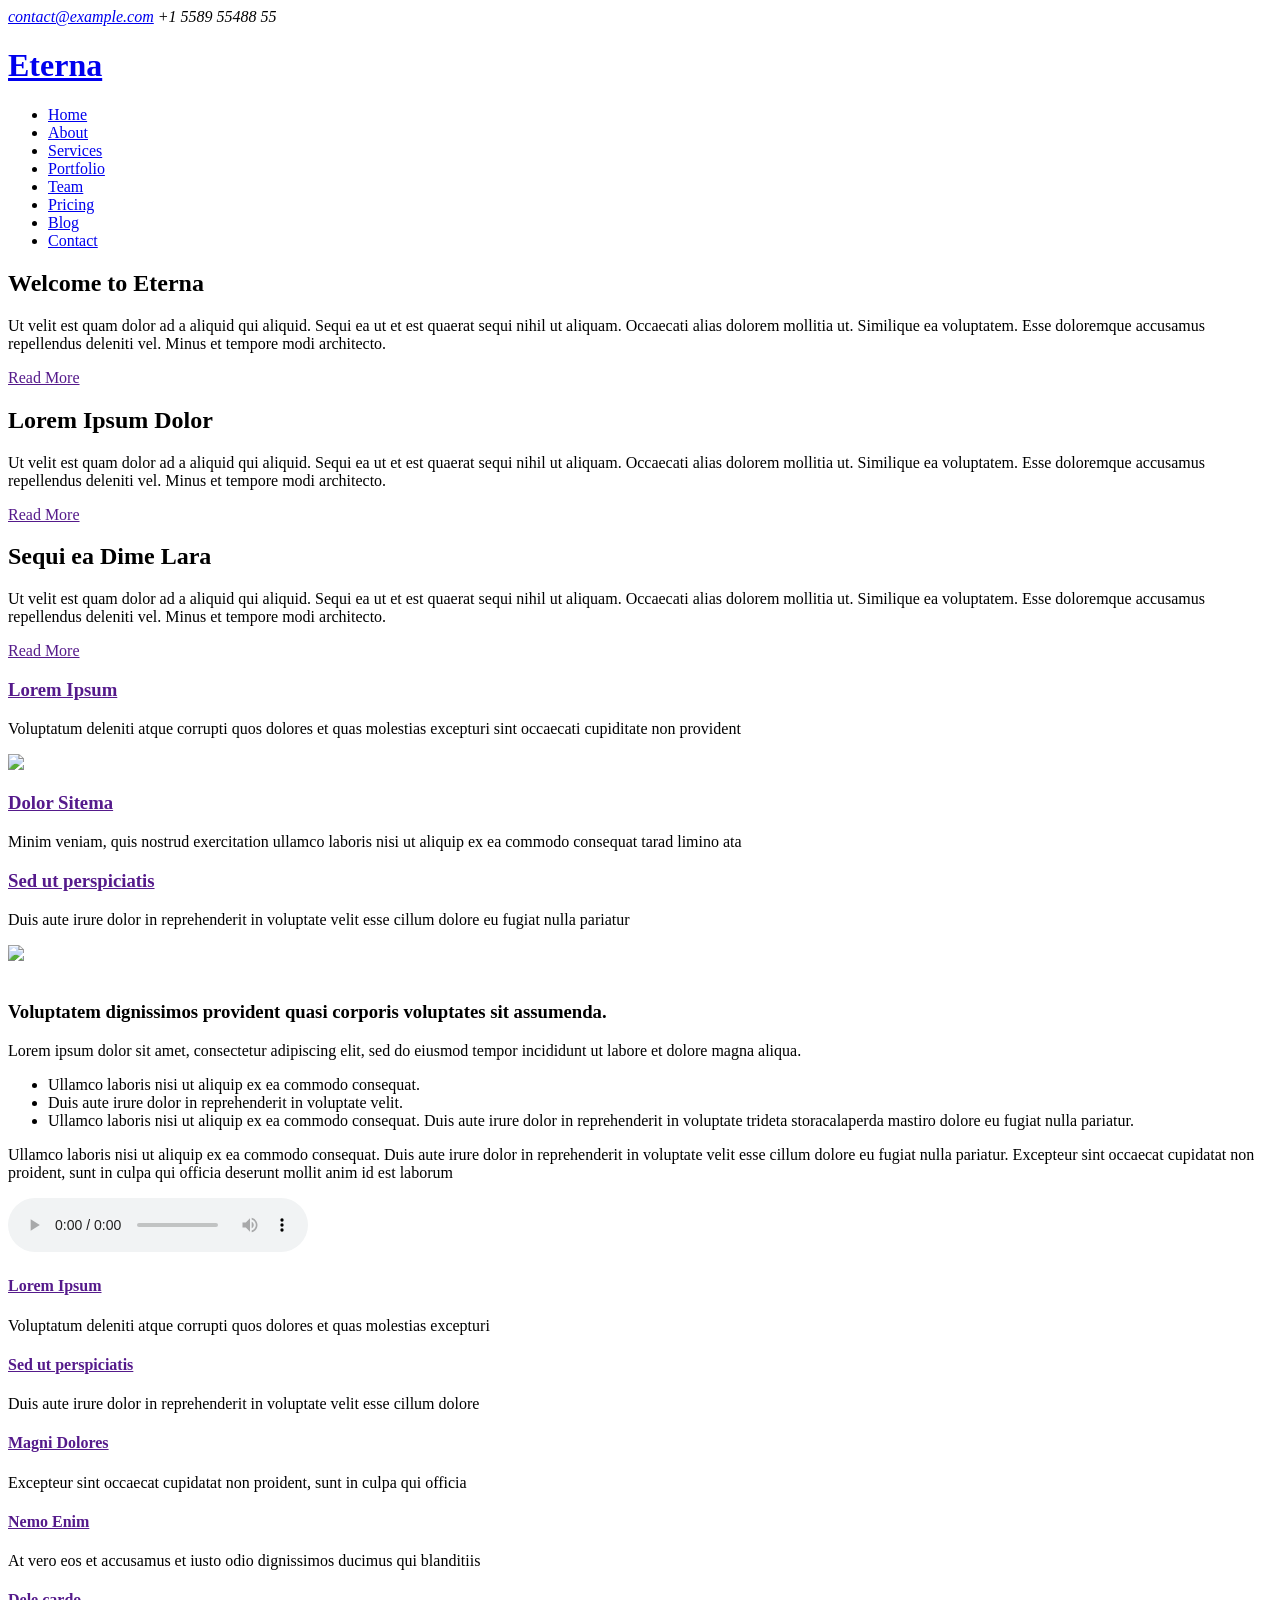
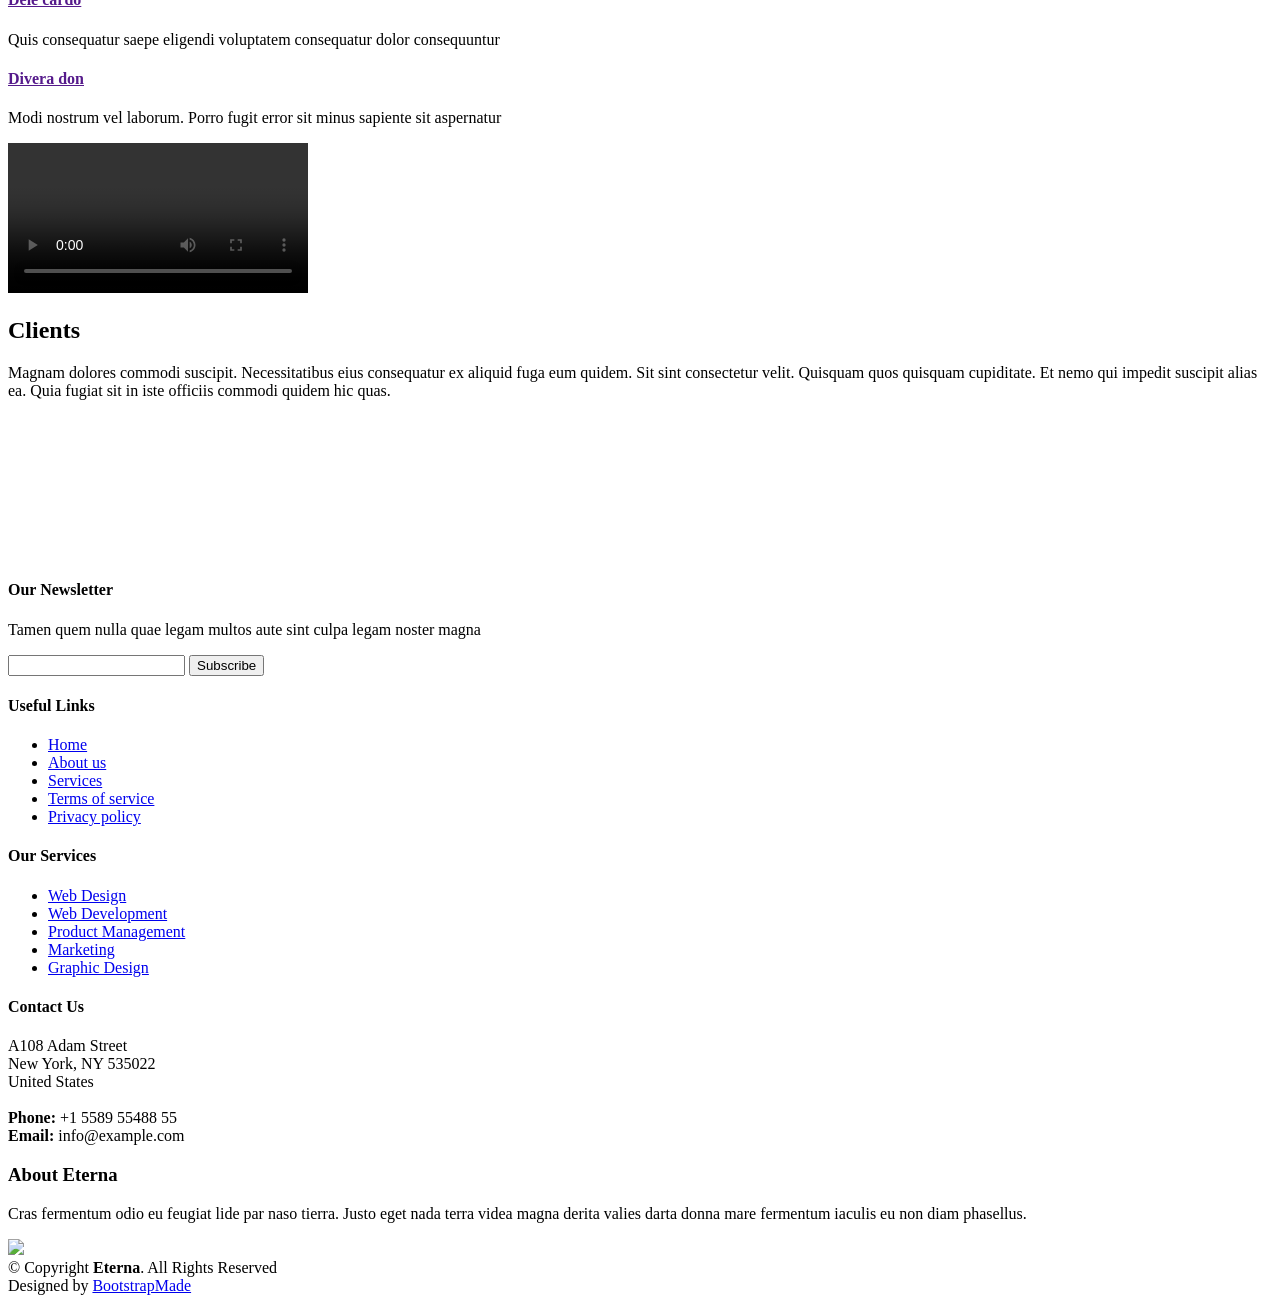
==== index.html @ ebe5da5e "Add files via upload" ====
<!DOCTYPE html>
<html lang="en">
  <head>
    <meta charset="utf-8" />
    <meta content="width=device-width, initial-scale=1.0" name="viewport" />

    <title>Eterna Bootstrap Template - Index</title>

    <!-- Favicons -->
    <link href="./assets/img/favicon.png" rel="icon" />
    <link href="./assets/img/apple-touch-icon.png" rel="apple-touch-icon" />

    <!-- Google Fonts -->
    <link href="https://fonts.googleapis.com/css?family=Open+Sans:300,300i,400,400i,600,600i,700,700i|Raleway:300,300i,400,400i,500,500i,600,600i,700,700i|Poppins:300,300i,400,400i,500,500i,600,600i,700,700i" rel="stylesheet"/>

    <!-- Vendor CSS Files -->
    <link href="./assets/vendor/animate.css/animate.min.css" rel="stylesheet" />
    <link href="./assets/vendor/bootstrap/css/bootstrap.min.css" rel="stylesheet"/>
    <link href="./assets/vendor/bootstrap-icons/bootstrap-icons.css" rel="stylesheet"/>
    <link href="./assets/vendor/boxicons/css/boxicons.min.css" rel="stylesheet" />
    <link href="./assets/vendor/glightbox/css/glightbox.min.css" rel="stylesheet"/>
    <link href="./assets/vendor/swiper/swiper-bundle.min.css" rel="stylesheet" />

    <!-- Template Main CSS File -->
    <link href="./assets/css/style.css" rel="stylesheet" />

    <!-- =======================================================
    * Template Name: Eterna
    * Updated: Sep 18 2023 with Bootstrap v5.3.2
    * Template URL: https://bootstrapmade.com/eterna-free-multipurpose-bootstrap-template/
    * Author: BootstrapMade.com
    * License: https://bootstrapmade.com/license/
    ======================================================== -->
  </head>

  <body>
    <!-- ======= Top Bar ======= -->
    <section id="topbar" class="d-flex align-items-center">
      <div class="container d-flex justify-content-center justify-content-md-between">
        <div class="contact-info d-flex align-items-center">
          <i class="bi bi-envelope d-flex align-items-center"><a href="mailto:contact@example.com">contact@example.com</a></i>
          <i class="bi bi-phone d-flex align-items-center ms-4"><span>+1 5589 55488 55</span></i>
        </div>
        <div class="social-links d-none d-md-flex align-items-center">
          <a href="#" class="twitter"><i class="bi bi-twitter"></i></a>
          <a href="#" class="facebook"><i class="bi bi-facebook"></i></a>
          <a href="#" class="instagram"><i class="bi bi-instagram"></i></a>
          <a href="#" class="linkedin"><i class="bi bi-linkedin"></i></a>
        </div>
      </div>
    </section>

    <!-- ======= Header ======= -->
    <header id="header" class="d-flex align-items-center">
      <div class="container d-flex justify-content-between align-items-center">
        <div class="logo">
          <h1><a href="index.html">Eterna</a></h1>
          <!-- Uncomment below if you prefer to use an image logo -->
          <!-- <a href="index.html"><img src="./assets/img/logo.png" alt="" class="img-fluid"></a> -->
        </div>

        <nav id="navbar" class="navbar">
          <ul>
            <li><a class="active" href="index.html">Home</a></li>
            <li><a href="about.html">About</a></li>
            <li><a href="services.html">Services</a></li>
            <li><a href="portfolio.html">Portfolio</a></li>
            <li><a href="team.html">Team</a></li>
            <li><a href="pricing.html">Pricing</a></li>
            <li><a href="blog.html">Blog</a></li>
            <li><a href="contact.html">Contact</a></li>
          </ul>

          <i class="bi bi-list mobile-nav-toggle"></i>
        </nav>
        <!-- .navbar -->
      </div>
    </header>
    <!-- End Header -->

    <!-- ======= Hero Section ======= -->
    <section id="hero">
      <div class="hero-container">
        <div id="heroCarousel" data-bs-interval="5000" class="carousel slide carousel-fade" data-bs-ride="carousel">
          <ol class="carousel-indicators" id="hero-carousel-indicators"></ol>
          <div class="carousel-inner" role="listbox">
            <!-- Slide 1 -->
            <div class="carousel-item active"
              style="background-image: url(./assets/img/slide/slide-1.jpg)">
              <div class="carousel-container">
                <div class="carousel-content">
                  <h2 class="animate__animated animate__fadeInDown">
                    Welcome to <span>Eterna</span>
                  </h2>
                  <p class="animate__animated animate__fadeInUp">
                    Ut velit est quam dolor ad a aliquid qui aliquid. Sequi ea
                    ut et est quaerat sequi nihil ut aliquam. Occaecati alias
                    dolorem mollitia ut. Similique ea voluptatem. Esse
                    doloremque accusamus repellendus deleniti vel. Minus et
                    tempore modi architecto.
                  </p>
                  <a href="" class="btn-get-started animate__animated animate__fadeInUp">Read More</a>
                </div>
              </div>
            </div>

            <!-- Slide 2 -->
            <div class="carousel-item" style="background-image: url(assets/img/slide/slide-2.jpg)">
              <div class="carousel-container">
                <div class="carousel-content">
                  <h2 class="animate__animated fanimate__adeInDown">
                    Lorem <span>Ipsum Dolor</span>
                  </h2>
                  <p class="animate__animated animate__fadeInUp">
                    Ut velit est quam dolor ad a aliquid qui aliquid. Sequi ea
                    ut et est quaerat sequi nihil ut aliquam. Occaecati alias
                    dolorem mollitia ut. Similique ea voluptatem. Esse
                    doloremque accusamus repellendus deleniti vel. Minus et
                    tempore modi architecto.
                  </p>
                  <a href="" class="btn-get-started animate__animated animate__fadeInUp">Read More</a>
                </div>
              </div>
            </div>

            <!-- Slide 3 -->
            <div class="carousel-item" style="background-image: url(./assets/img/slide/slide-3.jpg)">
              <div class="carousel-container">
                <div class="carousel-content">
                  <h2 class="animate__animated animate__fadeInDown">
                    Sequi ea <span>Dime Lara</span>
                  </h2>
                  <p class="animate__animated animate__fadeInUp">
                    Ut velit est quam dolor ad a aliquid qui aliquid. Sequi ea
                    ut et est quaerat sequi nihil ut aliquam. Occaecati alias
                    dolorem mollitia ut. Similique ea voluptatem. Esse
                    doloremque accusamus repellendus deleniti vel. Minus et
                    tempore modi architecto.
                  </p>
                  <a href="" class="btn-get-started animate__animated animate__fadeInUp">Read More</a>
                </div>
              </div>
            </div>
          </div>

          <a class="carousel-control-prev" href="#heroCarousel" role="button" data-bs-slide="prev">
            <span class="carousel-control-prev-icon bi bi-chevron-left" aria-hidden="true"></span>
          </a>

          <a class="carousel-control-next" href="#heroCarousel" role="button" data-bs-slide="next">
            <span class="carousel-control-next-icon bi bi-chevron-right" aria-hidden="true"></span>
          </a>
        </div>
      </div>
    </section>
    <!-- End Hero -->

    <main id="main">
      <!-- ======= Featured Section ======= -->
      <section id="featured" class="featured">
        <div class="container">
          <div class="row">
            <div class="col-lg-4">
              <div class="icon-box">
                <i class="bi bi-card-checklist"></i>
                <h3><a href="">Lorem Ipsum</a></h3>
                <p>
                  Voluptatum deleniti atque corrupti quos dolores et quas
                  molestias excepturi sint occaecati cupiditate non provident
                </p>
              </div>
              <img src="./assets/img/transformaciones/morsa.png" class="morsa-giratoria" />
            </div>
            <div class="col-lg-4 mt-4 mt-lg-0">
              <div class="icon-box">
                <i class="bi bi-bar-chart"></i>
                <h3><a href="">Dolor Sitema</a></h3>
                <p>
                  Minim veniam, quis nostrud exercitation ullamco laboris nisi
                  ut aliquip ex ea commodo consequat tarad limino ata
                </p>
              </div>
            </div>
            <div class="col-lg-4 mt-4 mt-lg-0">
              <div class="icon-box">
                <i class="bi bi-binoculars"></i>
                <h3><a href="">Sed ut perspiciatis</a></h3>
                <p>
                  Duis aute irure dolor in reprehenderit in voluptate velit esse
                  cillum dolore eu fugiat nulla pariatur
                </p>
              </div>
              <img src="./assets/img/transformaciones/morsa.png" class="morsa-encima" />
            </div>
          </div>
        </div>
      </section>
      <!-- End Featured Section -->

      <!-- ======= About Section ======= -->
      <section id="about" class="about">
        <div class="container">
          <div class="row">
            <div class="col-lg-6">
              <img src="./assets/img/about.jpg" class="img-fluid" alt="" />
            </div>
            <div class="col-lg-6 pt-4 pt-lg-0 content">
              <h3>
                Voluptatem dignissimos provident quasi corporis voluptates sit
                assumenda.
              </h3>
              <p class="fst-italic">
                Lorem ipsum dolor sit amet, consectetur adipiscing elit, sed do
                eiusmod tempor incididunt ut labore et dolore magna aliqua.
              </p>
              <ul>
                <li>
                  <i class="bi bi-check-circle"></i> Ullamco laboris nisi ut
                  aliquip ex ea commodo consequat.
                </li>
                <li>
                  <i class="bi bi-check-circle"></i> Duis aute irure dolor in
                  reprehenderit in voluptate velit.
                </li>
                <li>
                  <i class="bi bi-check-circle"></i> Ullamco laboris nisi ut
                  aliquip ex ea commodo consequat. Duis aute irure dolor in
                  reprehenderit in voluptate trideta storacalaperda mastiro
                  dolore eu fugiat nulla pariatur.
                </li>
              </ul>
              <p>
                Ullamco laboris nisi ut aliquip ex ea commodo consequat. Duis
                aute irure dolor in reprehenderit in voluptate velit esse cillum
                dolore eu fugiat nulla pariatur. Excepteur sint occaecat
                cupidatat non proident, sunt in culpa qui officia deserunt
                mollit anim id est laborum
              </p>
              <audio controls="controls" autoplay>
                <source src="./assets/audio/espero.mp3" type="audio/mp3" />
                <source src="./assets/audio/espero.ogg" type="audio/ogg" />
              </audio>
            </div>
          </div>
        </div>
      </section>
      <!-- End About Section -->

      <!-- ======= Services Section ======= -->
      <section id="services" class="services">
        <div class="container">
          <div class="row">
            <div class="col-lg-4 col-md-6 d-flex align-items-stretch">
              <div class="icon-box">
                <div class="icon"><i class="bx bxl-dribbble"></i></div>
                <h4><a href="">Lorem Ipsum</a></h4>
                <p>
                  Voluptatum deleniti atque corrupti quos dolores et quas
                  molestias excepturi
                </p>
              </div>
            </div>

            <div class="col-lg-4 col-md-6 d-flex align-items-stretch mt-4 mt-md-0">
              <div class="icon-box">
                <div class="icon"><i class="bx bx-file"></i></div>
                <h4><a href="">Sed ut perspiciatis</a></h4>
                <p>
                  Duis aute irure dolor in reprehenderit in voluptate velit esse
                  cillum dolore
                </p>
              </div>
            </div>

            <div class="col-lg-4 col-md-6 d-flex align-items-stretch mt-4 mt-lg-0">
              <div class="icon-box">
                <div class="icon"><i class="bx bx-tachometer"></i></div>
                <h4><a href="">Magni Dolores</a></h4>
                <p>
                  Excepteur sint occaecat cupidatat non proident, sunt in culpa
                  qui officia
                </p>
              </div>
            </div>

            <div class="col-lg-4 col-md-6 d-flex align-items-stretch mt-4">
              <div class="icon-box">
                <div class="icon"><i class="bx bx-world"></i></div>
                <h4><a href="">Nemo Enim</a></h4>
                <p>
                  At vero eos et accusamus et iusto odio dignissimos ducimus qui
                  blanditiis
                </p>
              </div>
            </div>

            <div class="col-lg-4 col-md-6 d-flex align-items-stretch mt-4">
              <div class="icon-box">
                <div class="icon"><i class="bx bx-slideshow"></i></div>
                <h4><a href="">Dele cardo</a></h4>
                <p>
                  Quis consequatur saepe eligendi voluptatem consequatur dolor
                  consequuntur
                </p>
              </div>
            </div>

            <div class="col-lg-4 col-md-6 d-flex align-items-stretch mt-4">
              <div class="icon-box">
                <div class="icon"><i class="bx bx-arch"></i></div>
                <h4><a href="">Divera don</a></h4>
                <p>
                  Modi nostrum vel laborum. Porro fugit error sit minus sapiente
                  sit aspernatur
                </p>
              </div>
            </div>
          </div>
        </div>
      </section>
      <!-- End Services Section -->
      <video controls>
        <source src="./assets/video/video.mp4" type="video/mp4" />
      </video>
      <!-- ======= Clients Section ======= -->
      <section id="clients" class="clients">
        <div class="container">
          <div class="section-title">
            <h2>Clients</h2>
            <p>
              Magnam dolores commodi suscipit. Necessitatibus eius consequatur
              ex aliquid fuga eum quidem. Sit sint consectetur velit. Quisquam
              quos quisquam cupiditate. Et nemo qui impedit suscipit alias ea.
              Quia fugiat sit in iste officiis commodi quidem hic quas.
            </p>
          </div>

          <div class="clients-slider swiper">
            <div class="swiper-wrapper align-items-center">
              <div class="swiper-slide">
                <img src="./assets/img/clients/client-1.png" class="img-fluid" alt=""/>
              </div>
              <div class="swiper-slide">
                <img src="./assets/img/clients/client-2.png" class="img-fluid" alt=""/>
              </div>
              <div class="swiper-slide">
                <img src="./assets/img/clients/client-3.png" class="img-fluid" alt=""/>
              </div>
              <div class="swiper-slide">
                <img src="./assets/img/clients/client-4.png" class="img-fluid" alt=""/>
              </div>
              <div class="swiper-slide">
                <img src="./assets/img/clients/client-5.png" class="img-fluid" alt=""/>
              </div>
              <div class="swiper-slide">
                <img src="./assets/img/clients/client-6.png" class="img-fluid" alt=""/>
              </div>
              <div class="swiper-slide">
                <img src="./assets/img/clients/client-7.png" class="img-fluid" alt=""/>
              </div>
              <div class="swiper-slide">
                <img src="./assets/img/clients/client-8.png" class="img-fluid" alt=""/>
              </div>
            </div>
            <div class="swiper-pagination"></div>
          </div>
        </div>
      </section>
      <!-- End Clients Section -->
    </main>
    <!-- End #main -->

    <!-- ======= Footer ======= -->
    <footer id="footer">
      <div class="footer-newsletter">
        <div class="container">
          <div class="row">
            <div class="col-lg-6">
              <h4>Our Newsletter</h4>
              <p>
                Tamen quem nulla quae legam multos aute sint culpa legam noster
                magna
              </p>
            </div>
            <div class="col-lg-6">
              <form action="" method="post">
                <input type="email" name="email" />
                <input type="submit" value="Subscribe"/>
              </form>
            </div>
          </div>
        </div>
      </div>

      <div class="footer-top">
        <div class="container">
          <div class="row">
            <div class="col-lg-3 col-md-6 footer-links">
              <h4>Useful Links</h4>
              <ul>
                <li>
                  <i class="bx bx-chevron-right"></i> <a href="#">Home</a>
                </li>
                <li>
                  <i class="bx bx-chevron-right"></i> <a href="#">About us</a>
                </li>
                <li>
                  <i class="bx bx-chevron-right"></i> <a href="#">Services</a>
                </li>
                <li>
                  <i class="bx bx-chevron-right"></i> <a href="#">Terms of service</a>
                </li>
                <li>
                  <i class="bx bx-chevron-right"></i> <a href="#">Privacy policy</a>
                </li>
              </ul>
            </div>

            <div class="col-lg-3 col-md-6 footer-links">
              <h4>Our Services</h4>
              <ul>
                <li>
                  <i class="bx bx-chevron-right"></i> <a href="#">Web Design</a>
                </li>
                <li>
                  <i class="bx bx-chevron-right"></i> <a href="#">Web Development</a>
                </li>
                <li>
                  <i class="bx bx-chevron-right"></i> <a href="#">Product Management</a>
                </li>
                <li>
                  <i class="bx bx-chevron-right"></i> <a href="#">Marketing</a>
                </li>
                <li>
                  <i class="bx bx-chevron-right"></i> <a href="#">Graphic Design</a>
                </li>
              </ul>
            </div>

            <div class="col-lg-3 col-md-6 footer-contact">
              <h4>Contact Us</h4>
              <p>
                A108 Adam Street <br />
                New York, NY 535022<br />
                United States <br /><br />
                <strong>Phone:</strong> +1 5589 55488 55<br />
                <strong>Email:</strong> info@example.com<br />
              </p>
            </div>

            <div class="col-lg-3 col-md-6 footer-info">
              <h3>About Eterna</h3>
              <p>
                Cras fermentum odio eu feugiat lide par naso tierra. Justo eget
                nada terra videa magna derita valies darta donna mare fermentum
                iaculis eu non diam phasellus.
              </p>
              <div class="social-links mt-3">
                <a href="#" class="twitter"><i class="bx bxl-twitter"></i></a>
                <a href="#" class="facebook"><i class="bx bxl-facebook"></i></a>
                <a href="#" class="instagram"><i class="bx bxl-instagram"></i></a>
                <a href="#" class="google-plus"><i class="bx bxl-skype"></i></a>
                <a href="#" class="linkedin"><i class="bx bxl-linkedin"></i></a>
              </div>
            </div>
          </div>
        </div>
      </div>

      <picture>
        <source media="(min-width: 1440px)" srcset="./assets/img/picture/perro6.png" />
        <source media="(min-width: 1200px)" srcset="./assets/img/picture/perro5.png" />
        <source media="(min-width: 992px)" srcset="./assets/img/picture/perro4.png" />
        <source media="(min-width: 768px)" srcset="./assets/img/picture/perro3.png" />
        <source media="(min-width: 576px)" srcset="./assets/img/picture/perro2.png" />

        <img src="./assets/img/picture/perro.png" />
      </picture>
      <div class="container">
        <div class="copyright">
          &copy; Copyright <strong><span>Eterna</span></strong
          >. All Rights Reserved
        </div>
        <div class="credits">
          <!-- All the links in the footer should remain intact. -->
          <!-- You can delete the links only if you purchased the pro version. -->
          <!-- Licensing information: https://bootstrapmade.com/license/ -->
          <!-- Purchase the pro version with working PHP/AJAX contact form: https://bootstrapmade.com/eterna-free-multipurpose-bootstrap-template/ -->
          Designed by <a href="https://bootstrapmade.com/">BootstrapMade</a>
        </div>
      </div>
    </footer>
    <!-- End Footer -->

    <a href="#" class="back-to-top d-flex align-items-center justify-content-center"><i class="bi bi-arrow-up-short"></i></a>

    <!-- Vendor JS Files -->
    <script src="./assets/vendor/purecounter/purecounter_vanilla.js"></script>
    <script src="./assets/vendor/bootstrap/js/bootstrap.bundle.min.js"></script>
    <script src="./assets/vendor/glightbox/js/glightbox.min.js"></script>
    <script src="./assets/vendor/isotope-layout/isotope.pkgd.min.js"></script>
    <script src="./assets/vendor/swiper/swiper-bundle.min.js"></script>
    <script src="./assets/vendor/waypoints/noframework.waypoints.js"></script>
    <script src="./assets/vendor/php-email-form/validate.js"></script>

    <!-- Template Main JS File -->
    <script src="./assets/js/main.js"></script>
  </body>
</html>
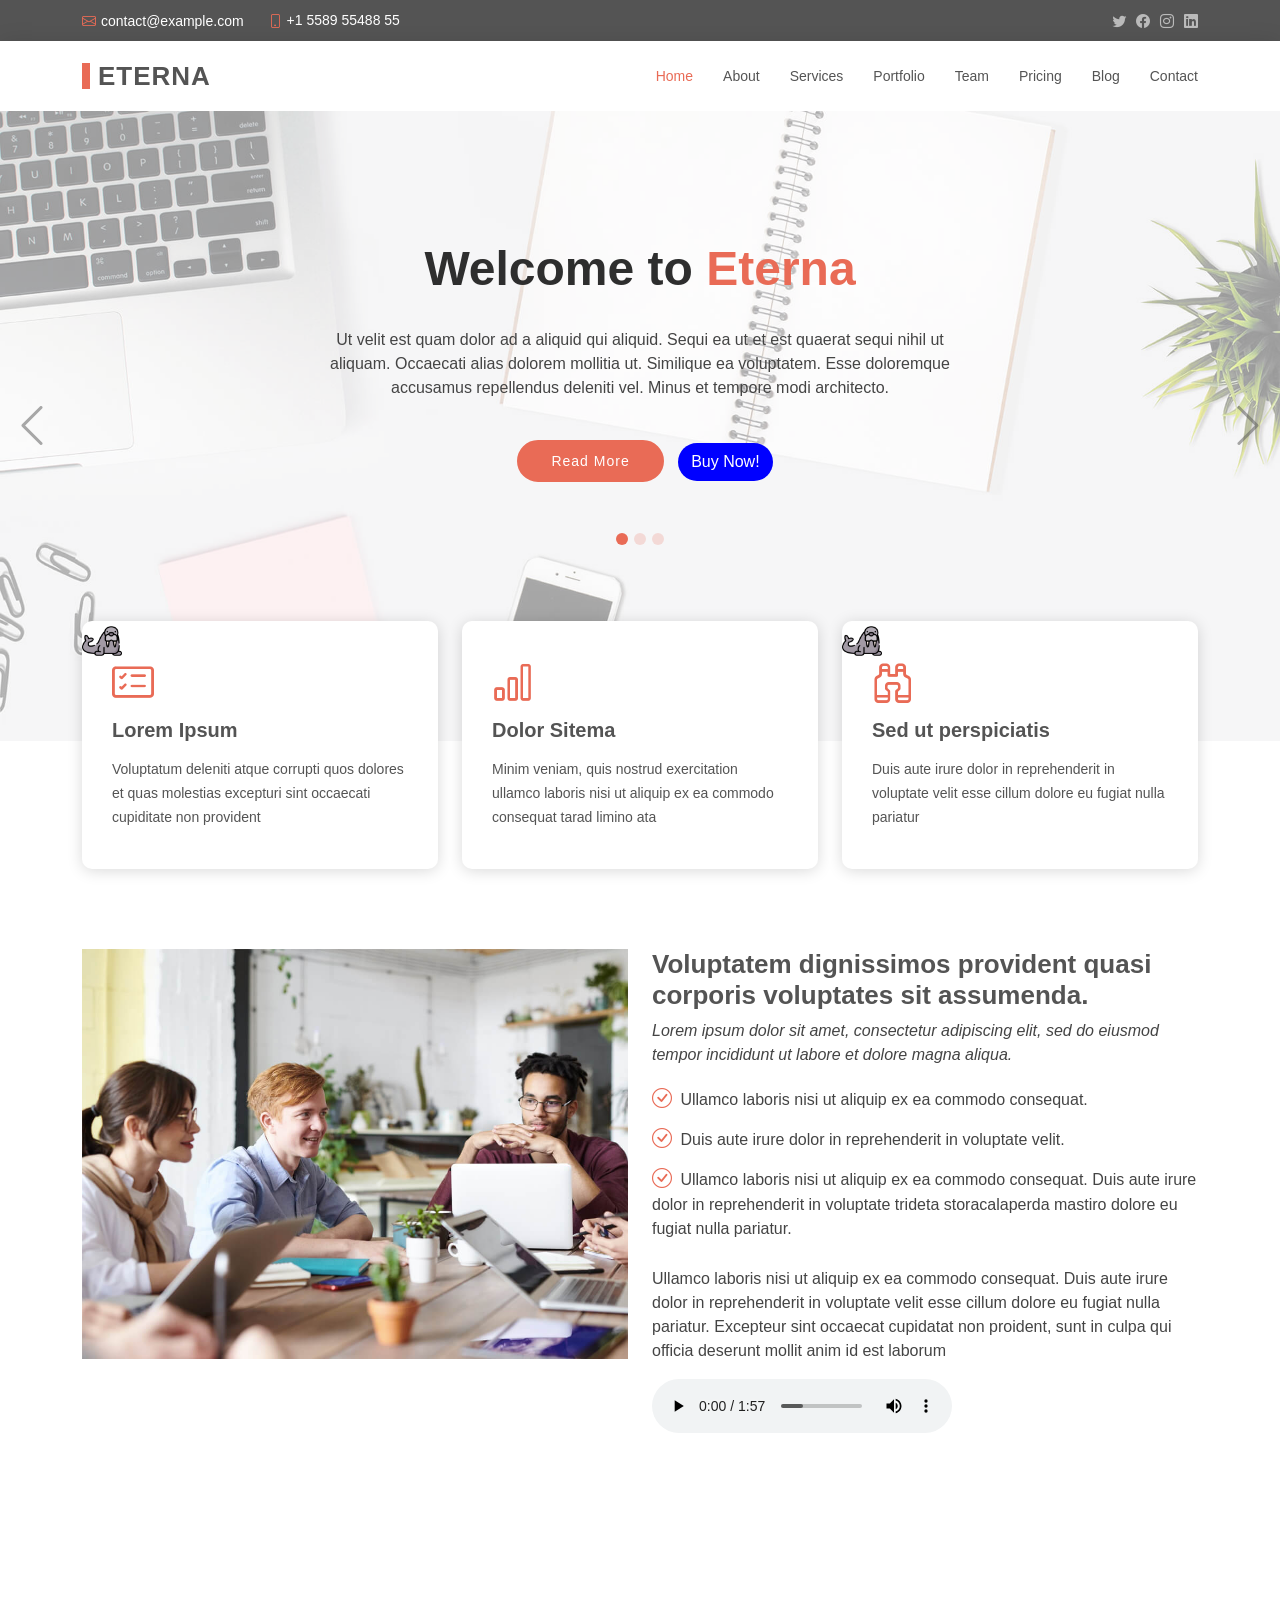
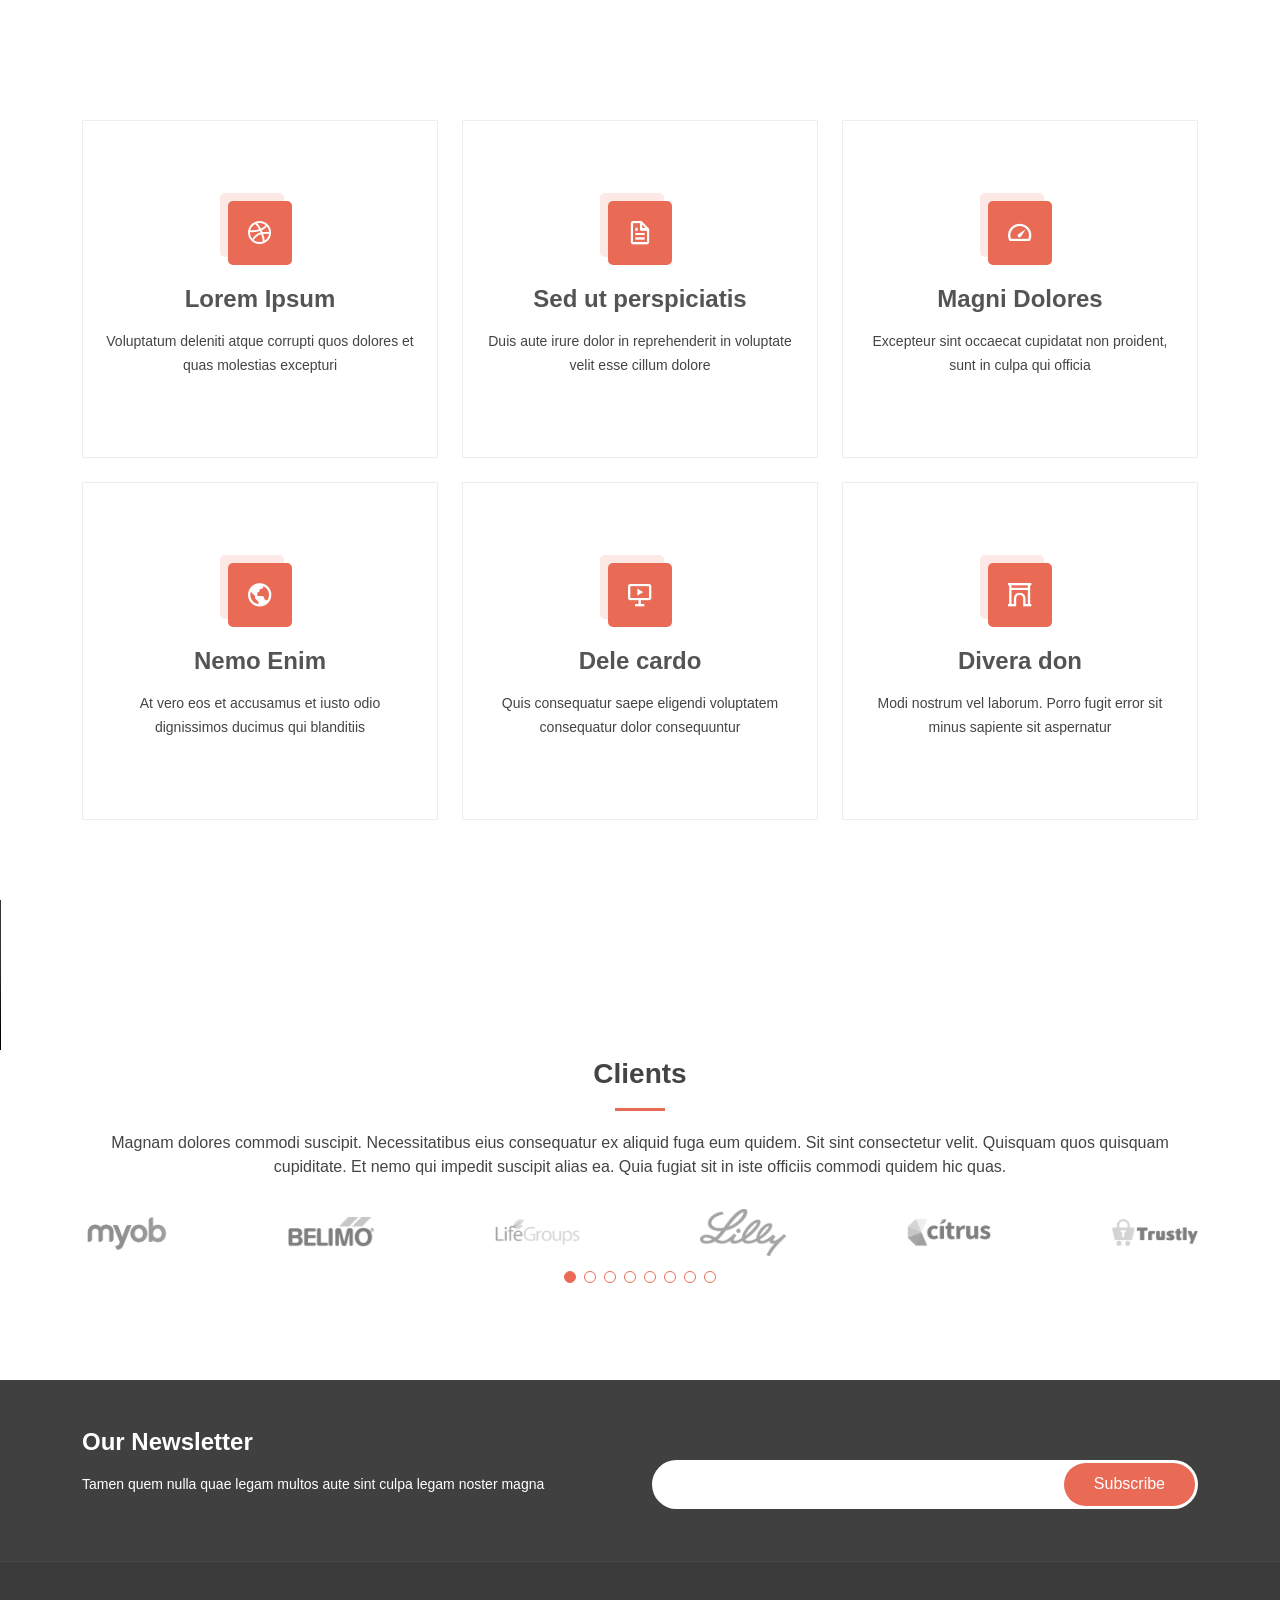
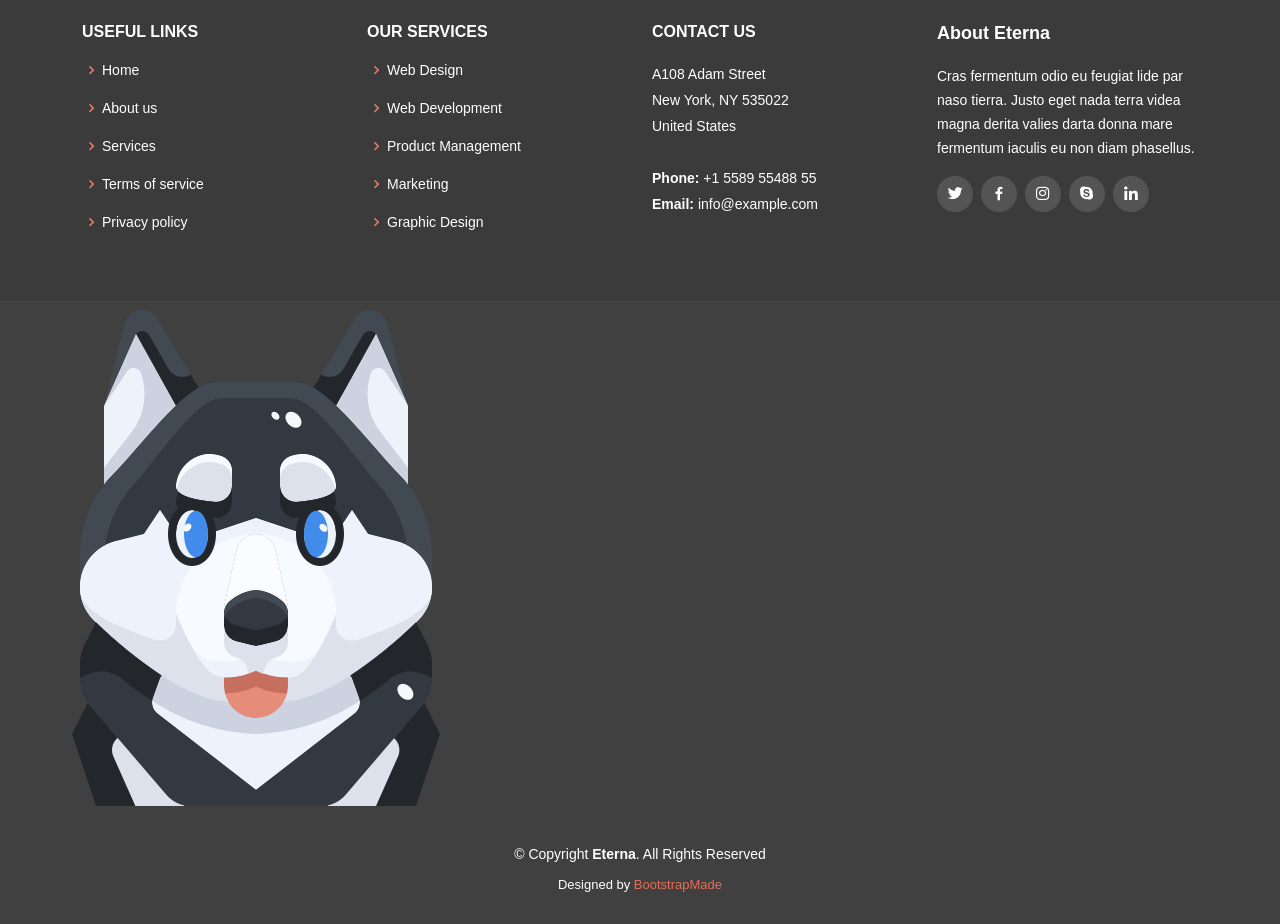
==== commit fbc54a21: "update de keyframe y transiccion" ====
--- a/index.html
+++ b/index.html
@@ -100,6 +100,7 @@
                     tempore modi architecto.
                   </p>
                   <a href="" class="btn-get-started animate__animated animate__fadeInUp">Read More</a>
+                  <a href="" class="btn">Buy Now!</a>
                 </div>
               </div>
             </div>
@@ -205,7 +206,7 @@
               <img src="./assets/img/about.jpg" class="img-fluid" alt="" />
             </div>
             <div class="col-lg-6 pt-4 pt-lg-0 content">
-              <h3>
+              <h3 class="texto_cambiado">
                 Voluptatem dignissimos provident quasi corporis voluptates sit
                 assumenda.
               </h3>
@@ -240,6 +241,9 @@
                 <source src="./assets/audio/espero.mp3" type="audio/mp3" />
                 <source src="./assets/audio/espero.ogg" type="audio/ogg" />
               </audio>
+              <div>
+                <img src="./assets/img/keyframe/gato.png" alt="gato" id="gato">
+              </div>
             </div>
           </div>
         </div>
--- a/assets/css/style.css
+++ b/assets/css/style.css
@@ -0,0 +1,2268 @@
+/**
+* Template Name: Eterna
+* Updated: Sep 18 2023 with Bootstrap v5.3.2
+* Template URL: https://bootstrapmade.com/eterna-free-multipurpose-bootstrap-template/
+* Author: BootstrapMade.com
+* License: https://bootstrapmade.com/license/
+*/
+
+/*--------------------------------------------------------------
+# General
+--------------------------------------------------------------*/
+body {
+  font-family: "Open Sans", sans-serif;
+  color: #444444;
+}
+
+a {
+  color: #e96b56;
+  text-decoration: none;
+}
+
+a:hover {
+  color: #e6573f;
+  text-decoration: none;
+}
+
+h1, h2, h3, h4, h5, h6 {
+  font-family: "Raleway", sans-serif;
+}
+
+/*--------------------------------------------------------------
+# Estilo nuevo
+--------------------------------------------------------------*/
+.morsa-giratoria {
+  width: 40px;
+  top: 0;
+  position: absolute;
+  transition: transform 5s;
+}
+
+.morsa-giratoria:hover {
+  transform: rotate(5turn);
+}
+
+.morsa-encima {
+  top: 0;
+  width: 40px;
+  position: absolute;
+  transition: all 5s;
+}
+
+.morsa-encima:hover {
+  width: 100px;
+}
+
+.texto_cambiado{
+  text-decoration: none;
+  transition: text-decoration 0.3s ease-in-out;
+}
+
+.texto_cambiado:hover{
+  text-decoration: underline;
+}
+
+.btn{
+  background-color: blue;
+  border-radius: 20px;
+  color: white;
+}
+
+.btn:hover{
+  background-color: red;
+}
+
+#gato{
+  width: 200px;
+  animation: gatitoMovs 3s linear infinite forwards;
+}
+
+@keyframes gatitoMovs {
+  from{
+    transform: translateX(-1000px) scaleX(-1);
+  }
+  to{
+    transform: translateX(700px) scaleX(-1);
+  }
+}
+/*--------------------------------------------------------------
+# Back to top button
+--------------------------------------------------------------*/
+.back-to-top {
+  position: fixed;
+  visibility: hidden;
+  opacity: 0;
+  right: 15px;
+  bottom: 15px;
+  z-index: 996;
+  background: #e96b56;
+  width: 40px;
+  height: 40px;
+  border-radius: 4px;
+  transition: all 0.4s;
+}
+
+.back-to-top i {
+  font-size: 28px;
+  color: #fff;
+  line-height: 0;
+}
+
+.back-to-top:hover {
+  background: #ee8b7a;
+  color: #fff;
+}
+
+.back-to-top.active {
+  visibility: visible;
+  opacity: 1;
+}
+
+/*--------------------------------------------------------------
+# Top Bar
+--------------------------------------------------------------*/
+#topbar {
+  background: #545454;
+  padding: 10px 0;
+  font-size: 14px;
+}
+
+#topbar .contact-info i {
+  font-style: normal;
+  color: #e96b56;
+}
+
+#topbar .contact-info i a,
+#topbar .contact-info i span {
+  padding-left: 5px;
+  color: #fff;
+}
+
+#topbar .contact-info i a {
+  line-height: 0;
+  transition: 0.3s;
+}
+
+#topbar .contact-info i a:hover {
+  color: #e96b56;
+}
+
+#topbar .social-links a {
+  color: #bababa;
+  line-height: 0;
+  transition: 0.3s;
+  margin-left: 10px;
+}
+
+#topbar .social-links a:hover {
+  color: white;
+}
+
+/*--------------------------------------------------------------
+# Header
+--------------------------------------------------------------*/
+#header {
+  height: 70px;
+  transition: all 0.5s;
+  z-index: 997;
+  transition: all 0.5s;
+  background: #fff;
+  box-shadow: 0px 0px 20px 0px rgba(0, 0, 0, 0.1);
+}
+
+#header .logo h1 {
+  font-size: 26px;
+  padding: 0 0 0 8px;
+  margin: 11px 0;
+  line-height: 1;
+  font-weight: 700;
+  letter-spacing: 1px;
+  text-transform: uppercase;
+  font-family: "Poppins", sans-serif;
+  border-left: 8px solid #e96b56;
+}
+
+#header .logo h1 a,
+#header .logo h1 a:hover {
+  color: #545454;
+  text-decoration: none;
+}
+
+#header .logo img {
+  padding: 0;
+  margin: 0;
+  max-height: 40px;
+}
+
+.scrolled-offset {
+  margin-top: 70px;
+}
+
+/*--------------------------------------------------------------
+# Navigation Menu
+--------------------------------------------------------------*/
+/**
+* Desktop Navigation 
+*/
+.navbar {
+  padding: 0;
+}
+
+.navbar ul {
+  margin: 0;
+  padding: 0;
+  display: flex;
+  list-style: none;
+  align-items: center;
+}
+
+.navbar li {
+  position: relative;
+}
+
+.navbar a,
+.navbar a:focus {
+  display: flex;
+  align-items: center;
+  justify-content: space-between;
+  padding: 10px 0 10px 30px;
+  font-family: "Poppins", sans-serif;
+  font-size: 14px;
+  color: #545454;
+  white-space: nowrap;
+  transition: 0.3s;
+}
+
+.navbar a i,
+.navbar a:focus i {
+  font-size: 12px;
+  line-height: 0;
+  margin-left: 5px;
+}
+
+.navbar a:hover,
+.navbar .active,
+.navbar .active:focus,
+.navbar li:hover>a {
+  color: #e96b56;
+}
+
+.navbar .getstarted,
+.navbar .getstarted:focus {
+  background: #e96b56;
+  padding: 8px 20px;
+  margin-left: 30px;
+  border-radius: 4px;
+  color: #fff;
+}
+
+.navbar .getstarted:hover,
+.navbar .getstarted:focus:hover {
+  color: #fff;
+  background: #ec7f6d;
+}
+
+.navbar .dropdown ul {
+  display: block;
+  position: absolute;
+  left: 24px;
+  top: calc(100% + 30px);
+  margin: 0;
+  padding: 10px 0;
+  z-index: 99;
+  opacity: 0;
+  visibility: hidden;
+  background: #fff;
+  box-shadow: 0px 0px 30px rgba(127, 137, 161, 0.25);
+  transition: 0.3s;
+}
+
+.navbar .dropdown ul li {
+  min-width: 200px;
+}
+
+.navbar .dropdown ul a {
+  padding: 10px 20px;
+  font-size: 14px;
+  text-transform: none;
+  color: #545454;
+}
+
+.navbar .dropdown ul a i {
+  font-size: 12px;
+}
+
+.navbar .dropdown ul a:hover,
+.navbar .dropdown ul .active:hover,
+.navbar .dropdown ul li:hover>a {
+  color: #e96b56;
+}
+
+.navbar .dropdown:hover>ul {
+  opacity: 1;
+  top: 100%;
+  visibility: visible;
+}
+
+.navbar .dropdown .dropdown ul {
+  top: 0;
+  left: calc(100% - 30px);
+  visibility: hidden;
+}
+
+.navbar .dropdown .dropdown:hover>ul {
+  opacity: 1;
+  top: 0;
+  left: 100%;
+  visibility: visible;
+}
+
+@media (max-width: 1366px) {
+  .navbar .dropdown .dropdown ul {
+    left: -90%;
+  }
+
+  .navbar .dropdown .dropdown:hover>ul {
+    left: -100%;
+  }
+}
+
+/**
+* Mobile Navigation 
+*/
+.mobile-nav-toggle {
+  color: #545454;
+  font-size: 28px;
+  cursor: pointer;
+  display: none;
+  line-height: 0;
+  transition: 0.5s;
+}
+
+.mobile-nav-toggle.bi-x {
+  color: #fff;
+}
+
+@media (max-width: 991px) {
+  .mobile-nav-toggle {
+    display: block;
+  }
+
+  .navbar ul {
+    display: none;
+  }
+}
+
+.navbar-mobile {
+  position: fixed;
+  overflow: hidden;
+  top: 0;
+  right: 0;
+  left: 0;
+  bottom: 0;
+  background: rgba(59, 59, 59, 0.9);
+  transition: 0.3s;
+  z-index: 999;
+}
+
+.navbar-mobile .mobile-nav-toggle {
+  position: absolute;
+  top: 15px;
+  right: 15px;
+}
+
+.navbar-mobile ul {
+  display: block;
+  position: absolute;
+  top: 55px;
+  right: 15px;
+  bottom: 15px;
+  left: 15px;
+  padding: 10px 0;
+  background-color: #fff;
+  overflow-y: auto;
+  transition: 0.3s;
+}
+
+.navbar-mobile a,
+.navbar-mobile a:focus {
+  padding: 10px 20px;
+  font-size: 15px;
+  color: #545454;
+}
+
+.navbar-mobile a:hover,
+.navbar-mobile .active,
+.navbar-mobile li:hover>a {
+  color: #e96b56;
+}
+
+.navbar-mobile .getstarted,
+.navbar-mobile .getstarted:focus {
+  margin: 15px;
+}
+
+.navbar-mobile .dropdown ul {
+  position: static;
+  display: none;
+  margin: 10px 20px;
+  padding: 10px 0;
+  z-index: 99;
+  opacity: 1;
+  visibility: visible;
+  background: #fff;
+  box-shadow: 0px 0px 30px rgba(127, 137, 161, 0.25);
+}
+
+.navbar-mobile .dropdown ul li {
+  min-width: 200px;
+}
+
+.navbar-mobile .dropdown ul a {
+  padding: 10px 20px;
+}
+
+.navbar-mobile .dropdown ul a i {
+  font-size: 12px;
+}
+
+.navbar-mobile .dropdown ul a:hover,
+.navbar-mobile .dropdown ul .active:hover,
+.navbar-mobile .dropdown ul li:hover>a {
+  color: #e96b56;
+}
+
+.navbar-mobile .dropdown>.dropdown-active {
+  display: block;
+}
+
+/*--------------------------------------------------------------
+# Hero Section
+--------------------------------------------------------------*/
+#hero {
+  width: 100%;
+  height: 70vh;
+  background-color: rgba(59, 59, 59, 0.8);
+  overflow: hidden;
+  padding: 0;
+  margin-bottom: -120px;
+  position: relative;
+  z-index: 1;
+}
+
+#hero .carousel-item {
+  width: 100%;
+  height: 70vh;
+  background-size: cover;
+  background-position: center;
+  background-repeat: no-repeat;
+  background-position: center center;
+}
+
+#hero .carousel-item::before {
+  content: "";
+  background-color: rgba(255, 255, 255, 0.6);
+  position: absolute;
+  top: 0;
+  right: 0;
+  left: 0;
+  bottom: 0;
+}
+
+#hero .carousel-container {
+  display: flex;
+  justify-content: center;
+  align-items: center;
+  position: absolute;
+  bottom: 0;
+  top: 0;
+  left: 0;
+  right: 0;
+  padding-bottom: 120px;
+}
+
+#hero .carousel-content {
+  text-align: center;
+}
+
+#hero h2 {
+  color: #2e2e2e;
+  margin-bottom: 30px;
+  font-size: 48px;
+  font-weight: 700;
+}
+
+#hero h2 span {
+  color: #e96b56;
+}
+
+#hero p {
+  width: 80%;
+  animation-delay: 0.4s;
+  margin: 0 auto 30px auto;
+  color: arken(#545454, 15);
+}
+
+#hero .carousel-inner .carousel-item {
+  transition-property: opacity;
+  background-position: center top;
+}
+
+#hero .carousel-inner .carousel-item,
+#hero .carousel-inner .active.carousel-item-start,
+#hero .carousel-inner .active.carousel-item-end {
+  opacity: 0;
+}
+
+#hero .carousel-inner .active,
+#hero .carousel-inner .carousel-item-next.carousel-item-start,
+#hero .carousel-inner .carousel-item-prev.carousel-item-end {
+  opacity: 1;
+  transition: 0.5s;
+}
+
+#hero .carousel-inner .carousel-item-next,
+#hero .carousel-inner .carousel-item-prev,
+#hero .carousel-inner .active.carousel-item-start,
+#hero .carousel-inner .active.carousel-item-end {
+  left: 0;
+  transform: translate3d(0, 0, 0);
+}
+
+#hero .carousel-control-prev,
+#hero .carousel-control-next {
+  width: 10%;
+}
+
+#hero .carousel-control-next-icon,
+#hero .carousel-control-prev-icon {
+  background: none;
+  font-size: 48px;
+  line-height: 1;
+  width: auto;
+  height: auto;
+  color: #545454;
+}
+
+#hero .carousel-indicators li {
+  list-style-type: none;
+  cursor: pointer;
+  background: #e96b56;
+  overflow: hidden;
+  border: 0;
+  width: 12px;
+  height: 12px;
+  border-radius: 50px;
+  margin-bottom: 180px;
+  opacity: 0.2;
+}
+
+#hero .carousel-indicators li.active {
+  opacity: 1;
+}
+
+#hero .btn-get-started {
+  font-family: "Raleway", sans-serif;
+  font-weight: 500;
+  font-size: 14px;
+  letter-spacing: 1px;
+  display: inline-block;
+  padding: 12px 32px;
+  border-radius: 50px;
+  transition: 0.5s;
+  line-height: 1;
+  margin: 10px;
+  color: #fff;
+  animation-delay: 0.8s;
+  border: 2px solid #e96b56;
+  background: #e96b56;
+}
+
+#hero .btn-get-started:hover {
+  background: transparent;
+  color: #e96b56;
+  text-decoration: none;
+}
+
+@media (max-height: 768px),
+(max-width: 1200px) {
+  #hero {
+    margin-bottom: 60px;
+  }
+
+  #hero .carousel-container {
+    padding-bottom: 0;
+  }
+
+  #hero .carousel-indicators li {
+    margin-bottom: 0;
+  }
+}
+
+@media (max-width: 768px) {
+  #hero {
+    height: 90vh;
+  }
+
+  #hero .carousel-item {
+    height: 90vh;
+  }
+}
+
+@media (min-width: 1024px) {
+  #hero p {
+    width: 50%;
+  }
+
+  #hero .carousel-control-prev,
+  #hero .carousel-control-next {
+    width: 5%;
+  }
+}
+
+/*--------------------------------------------------------------
+# Sections General
+--------------------------------------------------------------*/
+section {
+  padding: 0 0 80px 0;
+}
+
+.section-bg {
+  background-color: white;
+}
+
+.section-title {
+  text-align: center;
+  padding-bottom: 30px;
+}
+
+.section-title h2 {
+  font-size: 28px;
+  font-weight: 600;
+  margin-bottom: 20px;
+  padding-bottom: 20px;
+  position: relative;
+  font-family: "Poppins", sans-serif;
+}
+
+.section-title h2::after {
+  content: "";
+  position: absolute;
+  display: block;
+  width: 50px;
+  height: 3px;
+  background: #e96b56;
+  bottom: 0;
+  left: calc(50% - 25px);
+}
+
+.section-title p {
+  margin-bottom: 0;
+}
+
+/*--------------------------------------------------------------
+# Breadcrumbs
+--------------------------------------------------------------*/
+.breadcrumbs {
+  padding: 20px 0 20px 0;
+  background: #f7f7f7;
+  border-bottom: 1px solid #ededed;
+  margin-bottom: 40px;
+}
+
+.breadcrumbs h2 {
+  font-size: 28px;
+  font-weight: 700;
+  color: #545454;
+}
+
+.breadcrumbs ol {
+  display: flex;
+  flex-wrap: wrap;
+  list-style: none;
+  padding: 0 0 5px 0;
+  margin: 0;
+  font-size: 14px;
+}
+
+.breadcrumbs ol li+li {
+  padding-left: 10px;
+}
+
+.breadcrumbs ol li+li::before {
+  display: inline-block;
+  padding-right: 10px;
+  color: #6e6e6e;
+  content: "/";
+}
+
+/*--------------------------------------------------------------
+# Featured
+--------------------------------------------------------------*/
+.featured {
+  position: relative;
+  z-index: 2;
+}
+
+.featured .icon-box {
+  padding: 40px 30px;
+  box-shadow: 0px 2px 15px rgba(0, 0, 0, 0.15);
+  border-radius: 10px;
+  background: #fff;
+  transition: all ease-in-out 0.3s;
+  height: 100%;
+}
+
+.featured .icon-box i {
+  color: #e96b56;
+  font-size: 42px;
+  margin-bottom: 15px;
+  display: block;
+  line-height: 0;
+}
+
+.featured .icon-box h3 {
+  font-weight: 700;
+  margin-bottom: 15px;
+  font-size: 20px;
+}
+
+.featured .icon-box h3 a {
+  color: #545454;
+  transition: 0.3s;
+}
+
+.featured .icon-box p {
+  color: #545454;
+  line-height: 24px;
+  font-size: 14px;
+  margin-bottom: 0;
+}
+
+.featured .icon-box:hover {
+  background: #e96b56;
+}
+
+.featured .icon-box:hover i,
+.featured .icon-box:hover h3 a,
+.featured .icon-box:hover p {
+  color: #fff;
+}
+
+/*--------------------------------------------------------------
+# About
+--------------------------------------------------------------*/
+.about .content h3 {
+  font-weight: 600;
+  font-size: 26px;
+  color: #545454;
+}
+
+.about .content ul {
+  list-style: none;
+  padding: 0;
+}
+
+.about .content ul li {
+  padding-bottom: 10px;
+}
+
+.about .content ul i {
+  font-size: 20px;
+  padding-right: 4px;
+  color: #e96b56;
+}
+
+.about .content p:last-child {
+  margin-bottom: 0;
+}
+
+/*--------------------------------------------------------------
+# Our Services
+--------------------------------------------------------------*/
+.services .icon-box {
+  text-align: center;
+  border: 1px solid #ededed;
+  padding: 80px 20px;
+  transition: all ease-in-out 0.3s;
+}
+
+.services .icon-box .icon {
+  margin: 0 auto;
+  width: 64px;
+  height: 64px;
+  background: #e96b56;
+  border-radius: 5px;
+  transition: all 0.3s ease-out 0s;
+  display: flex;
+  align-items: center;
+  justify-content: center;
+  margin-bottom: 20px;
+  transform-style: preserve-3d;
+  position: relative;
+  z-index: 2;
+}
+
+.services .icon-box .icon i {
+  color: #fff;
+  font-size: 28px;
+  transition: ease-in-out 0.3s;
+}
+
+.services .icon-box .icon::before {
+  position: absolute;
+  content: "";
+  left: -8px;
+  top: -8px;
+  height: 100%;
+  width: 100%;
+  background: rgba(233, 107, 86, 0.15);
+  border-radius: 5px;
+  transition: all 0.3s ease-out 0s;
+  transform: translateZ(-1px);
+  z-index: -1;
+}
+
+.services .icon-box h4 {
+  font-weight: 700;
+  margin-bottom: 15px;
+  font-size: 24px;
+}
+
+.services .icon-box h4 a {
+  color: #545454;
+}
+
+.services .icon-box p {
+  line-height: 24px;
+  font-size: 14px;
+  margin-bottom: 0;
+}
+
+.services .icon-box:hover {
+  background: #e96b56;
+  border-color: #e96b56;
+}
+
+.services .icon-box:hover .icon {
+  background: #fff;
+}
+
+.services .icon-box:hover .icon i {
+  color: #e96b56;
+}
+
+.services .icon-box:hover .icon::before {
+  background: rgba(255, 255, 255, 0.3);
+}
+
+.services .icon-box:hover h4 a,
+.services .icon-box:hover p {
+  color: #fff;
+}
+
+/*--------------------------------------------------------------
+# Our Clients
+--------------------------------------------------------------*/
+.clients .swiper-pagination {
+  margin-top: 20px;
+  position: relative;
+}
+
+.clients .swiper-pagination .swiper-pagination-bullet {
+  width: 12px;
+  height: 12px;
+  background-color: #fff;
+  opacity: 1;
+  border: 1px solid #e96b56;
+}
+
+.clients .swiper-pagination .swiper-pagination-bullet-active {
+  background-color: #e96b56;
+}
+
+.clients .swiper-slide img {
+  opacity: 0.5;
+  transition: 0.3s;
+  filter: grayscale(100);
+}
+
+.clients .swiper-slide img:hover {
+  filter: none;
+  opacity: 1;
+}
+
+/*--------------------------------------------------------------
+# Counts
+--------------------------------------------------------------*/
+.counts .count-box {
+  box-shadow: -10px -5px 40px 0 rgba(0, 0, 0, 0.1);
+  padding: 30px;
+  width: 100%;
+}
+
+.counts .count-box i {
+  display: block;
+  font-size: 30px;
+  color: #e96b56;
+  float: left;
+  line-height: 0;
+}
+
+.counts .count-box span {
+  font-size: 42px;
+  line-height: 24px;
+  display: block;
+  font-weight: 700;
+  color: #545454;
+  margin-left: 50px;
+}
+
+.counts .count-box p {
+  padding: 30px 0 0 0;
+  margin: 0;
+  font-family: "Raleway", sans-serif;
+  font-size: 14px;
+}
+
+.counts .count-box a {
+  font-weight: 600;
+  display: block;
+  margin-top: 20px;
+  color: #7a7a7a;
+  font-size: 15px;
+  font-family: "Poppins", sans-serif;
+  transition: ease-in-out 0.3s;
+}
+
+.counts .count-box a:hover {
+  color: #a1a1a1;
+}
+
+/*--------------------------------------------------------------
+# Testimonials
+--------------------------------------------------------------*/
+.testimonials .testimonials-carousel,
+.testimonials .testimonials-slider {
+  overflow: hidden;
+}
+
+.testimonials .testimonial-item {
+  box-sizing: content-box;
+  padding: 40px;
+  box-shadow: 0px 2px 12px rgba(0, 0, 0, 0.08);
+  position: relative;
+  background: #fff;
+}
+
+.testimonials .testimonial-item .testimonial-img {
+  width: 90px;
+  border-radius: 50px;
+  border: 6px solid #fff;
+  float: left;
+  margin: 0 10px 0 0;
+}
+
+.testimonials .testimonial-item h3 {
+  font-size: 18px;
+  font-weight: bold;
+  margin: 10px 0 5px 0;
+  color: #111;
+}
+
+.testimonials .testimonial-item h4 {
+  font-size: 14px;
+  color: #999;
+  margin: 0;
+}
+
+.testimonials .testimonial-item .quote-icon-left,
+.testimonials .testimonial-item .quote-icon-right {
+  color: white;
+  font-size: 26px;
+}
+
+.testimonials .testimonial-item .quote-icon-left {
+  display: inline-block;
+  left: -5px;
+  position: relative;
+}
+
+.testimonials .testimonial-item .quote-icon-right {
+  display: inline-block;
+  right: -5px;
+  position: relative;
+  top: 10px;
+}
+
+.testimonials .testimonial-item p {
+  font-style: italic;
+  margin: 15px 0 0 0;
+  padding: 0;
+}
+
+/*--------------------------------------------------------------
+# Our Skills
+--------------------------------------------------------------*/
+.skills .content h3 {
+  font-weight: 700;
+  font-size: 26px;
+  color: #545454;
+  font-family: "Poppins", sans-serif;
+  margin-bottom: 20px;
+}
+
+.skills .content ul {
+  list-style: none;
+  padding: 0;
+}
+
+.skills .content ul li {
+  padding-bottom: 10px;
+}
+
+.skills .content ul i {
+  font-size: 20px;
+  padding-right: 4px;
+  color: #e96b56;
+}
+
+.skills .content p:last-child {
+  margin-bottom: 0;
+}
+
+.skills .progress {
+  height: 62px;
+  display: block;
+  background: none;
+  border-radius: 0;
+}
+
+.skills .progress .skill {
+  padding: 0;
+  margin: 0 0 6px 0;
+  text-transform: uppercase;
+  display: block;
+  font-weight: 600;
+  font-family: "Poppins", sans-serif;
+  color: #545454;
+}
+
+.skills .progress .skill .val {
+  float: right;
+  font-style: normal;
+}
+
+.skills .progress-bar-wrap {
+  background: #e0e0e0;
+}
+
+.skills .progress-bar {
+  width: 1px;
+  height: 10px;
+  transition: 0.9s;
+  background-color: #e96b56;
+}
+
+/*--------------------------------------------------------------
+# Portfolio
+--------------------------------------------------------------*/
+.portfolio .portfolio-item {
+  margin-bottom: 30px;
+}
+
+.portfolio #portfolio-flters {
+  padding: 0;
+  margin: 0 auto 25px auto;
+  list-style: none;
+  text-align: center;
+  background: white;
+  border-radius: 50px;
+  padding: 2px 15px;
+}
+
+.portfolio #portfolio-flters li {
+  cursor: pointer;
+  display: inline-block;
+  padding: 8px 20px 12px 20px;
+  font-size: 15px;
+  font-weight: 500;
+  line-height: 1;
+  color: #444444;
+  margin: 0 4px 8px 4px;
+  transition: all ease-in-out 0.3s;
+  border-radius: 50px;
+  background: #f2f2f2;
+}
+
+.portfolio #portfolio-flters li:hover,
+.portfolio #portfolio-flters li.filter-active {
+  background: #e96b56;
+  color: #fff;
+}
+
+.portfolio #portfolio-flters li:last-child {
+  margin-right: 0;
+}
+
+.portfolio .portfolio-wrap {
+  transition: 0.3s;
+  position: relative;
+  overflow: hidden;
+  z-index: 1;
+  background: rgba(84, 84, 84, 0.6);
+}
+
+.portfolio .portfolio-wrap::before {
+  content: "";
+  background: rgba(84, 84, 84, 0.6);
+  position: absolute;
+  left: 30px;
+  right: 30px;
+  top: 30px;
+  bottom: 30px;
+  transition: all ease-in-out 0.3s;
+  z-index: 2;
+  opacity: 0;
+}
+
+.portfolio .portfolio-wrap .portfolio-info {
+  opacity: 0;
+  position: absolute;
+  top: 0;
+  left: 0;
+  right: 0;
+  bottom: 0;
+  text-align: center;
+  z-index: 3;
+  transition: all ease-in-out 0.3s;
+  display: flex;
+  flex-direction: column;
+  justify-content: center;
+  align-items: center;
+}
+
+.portfolio .portfolio-wrap .portfolio-info::before {
+  display: block;
+  content: "";
+  width: 48px;
+  height: 48px;
+  position: absolute;
+  top: 35px;
+  left: 35px;
+  border-top: 3px solid #fff;
+  border-left: 3px solid #fff;
+  transition: all 0.5s ease 0s;
+  z-index: 9994;
+}
+
+.portfolio .portfolio-wrap .portfolio-info::after {
+  display: block;
+  content: "";
+  width: 48px;
+  height: 48px;
+  position: absolute;
+  bottom: 35px;
+  right: 35px;
+  border-bottom: 3px solid #fff;
+  border-right: 3px solid #fff;
+  transition: all 0.5s ease 0s;
+  z-index: 9994;
+}
+
+.portfolio .portfolio-wrap .portfolio-info h4 {
+  font-size: 20px;
+  color: #fff;
+  font-weight: 600;
+}
+
+.portfolio .portfolio-wrap .portfolio-info p {
+  color: #ffffff;
+  font-size: 14px;
+  text-transform: uppercase;
+  padding: 0;
+  margin: 0;
+}
+
+.portfolio .portfolio-wrap .portfolio-links {
+  text-align: center;
+  z-index: 4;
+}
+
+.portfolio .portfolio-wrap .portfolio-links a {
+  color: #fff;
+  margin: 0 2px;
+  font-size: 28px;
+  display: inline-block;
+  transition: 0.3s;
+}
+
+.portfolio .portfolio-wrap .portfolio-links a:hover {
+  color: #e96b56;
+}
+
+.portfolio .portfolio-wrap:hover::before {
+  top: 0;
+  left: 0;
+  right: 0;
+  bottom: 0;
+  opacity: 1;
+}
+
+.portfolio .portfolio-wrap:hover .portfolio-info {
+  opacity: 1;
+}
+
+.portfolio .portfolio-wrap:hover .portfolio-info::before {
+  top: 15px;
+  left: 15px;
+}
+
+.portfolio .portfolio-wrap:hover .portfolio-info::after {
+  bottom: 15px;
+  right: 15px;
+}
+
+/*--------------------------------------------------------------
+# Portfolio Details
+--------------------------------------------------------------*/
+.portfolio-details {
+  padding-top: 40px;
+}
+
+.portfolio-details .portfolio-details-slider img {
+  width: 100%;
+}
+
+.portfolio-details .portfolio-details-slider .swiper-pagination {
+  margin-top: 20px;
+  position: relative;
+}
+
+.portfolio-details .portfolio-details-slider .swiper-pagination .swiper-pagination-bullet {
+  width: 12px;
+  height: 12px;
+  background-color: #fff;
+  opacity: 1;
+  border: 1px solid #e96b56;
+}
+
+.portfolio-details .portfolio-details-slider .swiper-pagination .swiper-pagination-bullet-active {
+  background-color: #e96b56;
+}
+
+.portfolio-details .portfolio-info {
+  padding: 30px;
+  box-shadow: 0px 0 30px rgba(84, 84, 84, 0.08);
+}
+
+.portfolio-details .portfolio-info h3 {
+  font-size: 22px;
+  font-weight: 700;
+  margin-bottom: 20px;
+  padding-bottom: 20px;
+  border-bottom: 1px solid #eee;
+}
+
+.portfolio-details .portfolio-info ul {
+  list-style: none;
+  padding: 0;
+  font-size: 15px;
+}
+
+.portfolio-details .portfolio-info ul li+li {
+  margin-top: 10px;
+}
+
+.portfolio-details .portfolio-description {
+  padding-top: 30px;
+}
+
+.portfolio-details .portfolio-description h2 {
+  font-size: 26px;
+  font-weight: 700;
+  margin-bottom: 20px;
+}
+
+.portfolio-details .portfolio-description p {
+  padding: 0;
+}
+
+/*--------------------------------------------------------------
+# Pricing
+--------------------------------------------------------------*/
+.pricing .row {
+  padding-top: 40px;
+}
+
+.pricing .box {
+  padding: 40px;
+  margin-bottom: 30px;
+  box-shadow: 0px 0px 30px rgba(73, 78, 92, 0.15);
+  background: #fff;
+  text-align: center;
+}
+
+.pricing h3 {
+  font-weight: 300;
+  margin-bottom: 15px;
+  font-size: 28px;
+}
+
+.pricing h4 {
+  font-size: 46px;
+  color: #e96b56;
+  font-weight: 400;
+  font-family: "Open Sans", sans-serif;
+  margin-bottom: 25px;
+}
+
+.pricing h4 span {
+  color: #bababa;
+  font-size: 18px;
+  display: block;
+}
+
+.pricing ul {
+  padding: 0;
+  list-style: none;
+  color: #999;
+  text-align: left;
+  line-height: 20px;
+}
+
+.pricing ul li {
+  padding-bottom: 12px;
+}
+
+.pricing ul i {
+  color: #e96b56;
+  font-size: 18px;
+  padding-right: 4px;
+}
+
+.pricing ul .na {
+  color: #ccc;
+}
+
+.pricing ul .na i {
+  color: #ccc;
+}
+
+.pricing ul .na span {
+  text-decoration: line-through;
+}
+
+.pricing .buy-btn {
+  background: #545454;
+  display: inline-block;
+  padding: 8px 30px;
+  border-radius: 20px;
+  color: #fff;
+  transition: none;
+  font-size: 14px;
+  font-weight: 400;
+  font-family: "Raleway", sans-serif;
+  transition: 0.3s;
+}
+
+.pricing .buy-btn:hover {
+  background: #e96b56;
+}
+
+.pricing .featured {
+  z-index: 10;
+  margin: -30px -5px 0 -5px;
+}
+
+.pricing .featured .buy-btn {
+  background: #e96b56;
+}
+
+.pricing .featured .buy-btn:hover {
+  background: #ee8b7a;
+}
+
+@media (max-width: 992px) {
+  .pricing .box {
+    max-width: 60%;
+    margin: 0 auto 30px auto;
+  }
+}
+
+@media (max-width: 767px) {
+  .pricing .box {
+    max-width: 80%;
+    margin: 0 auto 30px auto;
+  }
+}
+
+@media (max-width: 420px) {
+  .pricing .box {
+    max-width: 100%;
+    margin: 0 auto 30px auto;
+  }
+}
+
+/*--------------------------------------------------------------
+# Team
+--------------------------------------------------------------*/
+.team .member {
+  text-align: center;
+  margin-bottom: 20px;
+  box-shadow: 0px 0px 12px 0px rgba(0, 0, 0, 0.1);
+  padding: 30px 20px;
+  background: #fff;
+}
+
+.team .member img {
+  max-width: 60%;
+  border-radius: 50%;
+  margin: 0 0 30px 0;
+}
+
+.team .member h4 {
+  font-weight: 700;
+  margin-bottom: 2px;
+  font-size: 18px;
+}
+
+.team .member span {
+  font-style: italic;
+  display: block;
+  font-size: 13px;
+}
+
+.team .member p {
+  padding-top: 10px;
+  font-size: 14px;
+  font-style: italic;
+  color: #aaaaaa;
+}
+
+.team .member .social {
+  margin-top: 15px;
+}
+
+.team .member .social a {
+  color: #919191;
+  transition: 0.3s;
+}
+
+.team .member .social a:hover {
+  color: #e96b56;
+}
+
+.team .member .social i {
+  font-size: 18px;
+  margin: 0 2px;
+}
+
+/*--------------------------------------------------------------
+# Contact
+--------------------------------------------------------------*/
+.contact .info-box {
+  color: #444444;
+  text-align: center;
+  box-shadow: 0 0 30px rgba(214, 215, 216, 0.6);
+  padding: 20px 0 30px 0;
+}
+
+.contact .info-box i {
+  font-size: 32px;
+  color: #e96b56;
+  border-radius: 50%;
+  padding: 8px;
+  border: 2px dotted #fef5f4;
+}
+
+.contact .info-box h3 {
+  font-size: 20px;
+  color: #777777;
+  font-weight: 700;
+  margin: 10px 0;
+}
+
+.contact .info-box p {
+  padding: 0;
+  line-height: 24px;
+  font-size: 14px;
+  margin-bottom: 0;
+}
+
+.contact .php-email-form {
+  box-shadow: 0 0 30px rgba(214, 215, 216, 0.6);
+  padding: 30px;
+}
+
+.contact .php-email-form .validate {
+  display: none;
+  color: red;
+  margin: 0 0 15px 0;
+  font-weight: 400;
+  font-size: 13px;
+}
+
+.contact .php-email-form .error-message {
+  display: none;
+  color: #fff;
+  background: #ed3c0d;
+  text-align: left;
+  padding: 15px;
+  font-weight: 600;
+}
+
+.contact .php-email-form .error-message br+br {
+  margin-top: 25px;
+}
+
+.contact .php-email-form .sent-message {
+  display: none;
+  color: #fff;
+  background: #18d26e;
+  text-align: center;
+  padding: 15px;
+  font-weight: 600;
+}
+
+.contact .php-email-form .loading {
+  display: none;
+  background: #fff;
+  text-align: center;
+  padding: 15px;
+}
+
+.contact .php-email-form .loading:before {
+  content: "";
+  display: inline-block;
+  border-radius: 50%;
+  width: 24px;
+  height: 24px;
+  margin: 0 10px -6px 0;
+  border: 3px solid #18d26e;
+  border-top-color: #eee;
+  animation: animate-loading 1s linear infinite;
+}
+
+.contact .php-email-form input,
+.contact .php-email-form textarea {
+  border-radius: 0;
+  box-shadow: none;
+  font-size: 14px;
+}
+
+.contact .php-email-form input:focus,
+.contact .php-email-form textarea:focus {
+  border-color: #e96b56;
+}
+
+.contact .php-email-form input {
+  padding: 10px 15px;
+}
+
+.contact .php-email-form textarea {
+  padding: 12px 15px;
+}
+
+.contact .php-email-form button[type=submit] {
+  background: #e96b56;
+  border: 0;
+  border-radius: 50px;
+  padding: 10px 24px;
+  color: #fff;
+  transition: 0.4s;
+}
+
+.contact .php-email-form button[type=submit]:hover {
+  background: #e6573f;
+}
+
+@keyframes animate-loading {
+  0% {
+    transform: rotate(0deg);
+  }
+
+  100% {
+    transform: rotate(360deg);
+  }
+}
+
+/*--------------------------------------------------------------
+# Blog
+--------------------------------------------------------------*/
+.blog {
+  padding: 40px 0 20px 0;
+}
+
+.blog .entry {
+  padding: 30px;
+  margin-bottom: 60px;
+  box-shadow: 0 4px 16px rgba(0, 0, 0, 0.1);
+}
+
+.blog .entry .entry-img {
+  max-height: 440px;
+  margin: -30px -30px 20px -30px;
+  overflow: hidden;
+}
+
+.blog .entry .entry-title {
+  font-size: 28px;
+  font-weight: bold;
+  padding: 0;
+  margin: 0 0 20px 0;
+}
+
+.blog .entry .entry-title a {
+  color: #545454;
+  transition: 0.3s;
+}
+
+.blog .entry .entry-title a:hover {
+  color: #e96b56;
+}
+
+.blog .entry .entry-meta {
+  margin-bottom: 15px;
+  color: #bababa;
+}
+
+.blog .entry .entry-meta ul {
+  display: flex;
+  flex-wrap: wrap;
+  list-style: none;
+  align-items: center;
+  padding: 0;
+  margin: 0;
+}
+
+.blog .entry .entry-meta ul li+li {
+  padding-left: 20px;
+}
+
+.blog .entry .entry-meta i {
+  font-size: 16px;
+  margin-right: 8px;
+  line-height: 0;
+}
+
+.blog .entry .entry-meta a {
+  color: #777777;
+  font-size: 14px;
+  display: inline-block;
+  line-height: 1;
+}
+
+.blog .entry .entry-content p {
+  line-height: 24px;
+}
+
+.blog .entry .entry-content .read-more {
+  -moz-text-align-last: right;
+  text-align-last: right;
+}
+
+.blog .entry .entry-content .read-more a {
+  display: inline-block;
+  background: #e96b56;
+  color: #fff;
+  padding: 6px 20px;
+  transition: 0.3s;
+  font-size: 14px;
+  border-radius: 4px;
+}
+
+.blog .entry .entry-content .read-more a:hover {
+  background: #ec7f6d;
+}
+
+.blog .entry .entry-content h3 {
+  font-size: 22px;
+  margin-top: 30px;
+  font-weight: bold;
+}
+
+.blog .entry .entry-content blockquote {
+  overflow: hidden;
+  background-color: #fafafa;
+  padding: 60px;
+  position: relative;
+  text-align: center;
+  margin: 20px 0;
+}
+
+.blog .entry .entry-content blockquote p {
+  color: #444444;
+  line-height: 1.6;
+  margin-bottom: 0;
+  font-style: italic;
+  font-weight: 500;
+  font-size: 22px;
+}
+
+.blog .entry .entry-content blockquote::after {
+  content: "";
+  position: absolute;
+  left: 0;
+  top: 0;
+  bottom: 0;
+  width: 3px;
+  background-color: #545454;
+  margin-top: 20px;
+  margin-bottom: 20px;
+}
+
+.blog .entry .entry-footer {
+  padding-top: 10px;
+  border-top: 1px solid #e6e6e6;
+}
+
+.blog .entry .entry-footer i {
+  color: #a1a1a1;
+  display: inline;
+}
+
+.blog .entry .entry-footer a {
+  color: #616161;
+  transition: 0.3s;
+}
+
+.blog .entry .entry-footer a:hover {
+  color: #e96b56;
+}
+
+.blog .entry .entry-footer .cats {
+  list-style: none;
+  display: inline;
+  padding: 0 20px 0 0;
+  font-size: 14px;
+}
+
+.blog .entry .entry-footer .cats li {
+  display: inline-block;
+}
+
+.blog .entry .entry-footer .tags {
+  list-style: none;
+  display: inline;
+  padding: 0;
+  font-size: 14px;
+}
+
+.blog .entry .entry-footer .tags li {
+  display: inline-block;
+}
+
+.blog .entry .entry-footer .tags li+li::before {
+  padding-right: 6px;
+  color: #6c757d;
+  content: ",";
+}
+
+.blog .entry .entry-footer .share {
+  font-size: 16px;
+}
+
+.blog .entry .entry-footer .share i {
+  padding-left: 5px;
+}
+
+.blog .entry-single {
+  margin-bottom: 30px;
+}
+
+.blog .blog-author {
+  padding: 20px;
+  margin-bottom: 30px;
+  box-shadow: 0 4px 16px rgba(0, 0, 0, 0.1);
+}
+
+.blog .blog-author img {
+  width: 120px;
+  margin-right: 20px;
+}
+
+.blog .blog-author h4 {
+  font-weight: 600;
+  font-size: 22px;
+  margin-bottom: 0px;
+  padding: 0;
+  color: #545454;
+}
+
+.blog .blog-author .social-links {
+  margin: 0 10px 10px 0;
+}
+
+.blog .blog-author .social-links a {
+  color: rgba(84, 84, 84, 0.5);
+  margin-right: 5px;
+}
+
+.blog .blog-author p {
+  font-style: italic;
+  color: #b7b7b7;
+}
+
+.blog .blog-comments {
+  margin-bottom: 30px;
+}
+
+.blog .blog-comments .comments-count {
+  font-weight: bold;
+}
+
+.blog .blog-comments .comment {
+  margin-top: 30px;
+  position: relative;
+}
+
+.blog .blog-comments .comment .comment-img {
+  margin-right: 14px;
+}
+
+.blog .blog-comments .comment .comment-img img {
+  width: 60px;
+}
+
+.blog .blog-comments .comment h5 {
+  font-size: 16px;
+  margin-bottom: 2px;
+}
+
+.blog .blog-comments .comment h5 a {
+  font-weight: bold;
+  color: #444444;
+  transition: 0.3s;
+}
+
+.blog .blog-comments .comment h5 a:hover {
+  color: #e96b56;
+}
+
+.blog .blog-comments .comment h5 .reply {
+  padding-left: 10px;
+  color: #545454;
+}
+
+.blog .blog-comments .comment h5 .reply i {
+  font-size: 20px;
+}
+
+.blog .blog-comments .comment time {
+  display: block;
+  font-size: 14px;
+  color: #6e6e6e;
+  margin-bottom: 5px;
+}
+
+.blog .blog-comments .comment.comment-reply {
+  padding-left: 40px;
+}
+
+.blog .blog-comments .reply-form {
+  margin-top: 30px;
+  padding: 30px;
+  box-shadow: 0 4px 16px rgba(0, 0, 0, 0.1);
+}
+
+.blog .blog-comments .reply-form h4 {
+  font-weight: bold;
+  font-size: 22px;
+}
+
+.blog .blog-comments .reply-form p {
+  font-size: 14px;
+}
+
+.blog .blog-comments .reply-form input {
+  border-radius: 4px;
+  padding: 10px 10px;
+  font-size: 14px;
+}
+
+.blog .blog-comments .reply-form input:focus {
+  box-shadow: none;
+  border-color: #f5bab0;
+}
+
+.blog .blog-comments .reply-form textarea {
+  border-radius: 4px;
+  padding: 10px 10px;
+  font-size: 14px;
+}
+
+.blog .blog-comments .reply-form textarea:focus {
+  box-shadow: none;
+  border-color: #f5bab0;
+}
+
+.blog .blog-comments .reply-form .form-group {
+  margin-bottom: 25px;
+}
+
+.blog .blog-comments .reply-form .btn-primary {
+  border-radius: 4px;
+  padding: 10px 20px;
+  border: 0;
+  background-color: #545454;
+}
+
+.blog .blog-comments .reply-form .btn-primary:hover {
+  background-color: #616161;
+}
+
+.blog .blog-pagination {
+  color: #878787;
+}
+
+.blog .blog-pagination ul {
+  display: flex;
+  padding: 0;
+  margin: 0;
+  list-style: none;
+}
+
+.blog .blog-pagination li {
+  margin: 0 5px;
+  transition: 0.3s;
+}
+
+.blog .blog-pagination li a {
+  color: #545454;
+  padding: 7px 16px;
+  display: flex;
+  align-items: center;
+  justify-content: center;
+}
+
+.blog .blog-pagination li.active,
+.blog .blog-pagination li:hover {
+  background: #e96b56;
+}
+
+.blog .blog-pagination li.active a,
+.blog .blog-pagination li:hover a {
+  color: #fff;
+}
+
+.blog .sidebar {
+  padding: 30px;
+  margin: 0 0 60px 20px;
+  box-shadow: 0 4px 16px rgba(0, 0, 0, 0.1);
+}
+
+.blog .sidebar .sidebar-title {
+  font-size: 20px;
+  font-weight: 700;
+  padding: 0 0 0 0;
+  margin: 0 0 15px 0;
+  color: #545454;
+  position: relative;
+}
+
+.blog .sidebar .sidebar-item {
+  margin-bottom: 30px;
+}
+
+.blog .sidebar .search-form form {
+  background: #fff;
+  border: 1px solid #ddd;
+  padding: 3px 10px;
+  position: relative;
+}
+
+.blog .sidebar .search-form form input[type=text] {
+  border: 0;
+  padding: 4px;
+  border-radius: 4px;
+  width: calc(100% - 40px);
+}
+
+.blog .sidebar .search-form form button {
+  position: absolute;
+  top: 0;
+  right: 0;
+  bottom: 0;
+  border: 0;
+  background: none;
+  font-size: 16px;
+  padding: 0 15px;
+  margin: -1px;
+  background: #e96b56;
+  color: #fff;
+  transition: 0.3s;
+  border-radius: 0 4px 4px 0;
+  line-height: 0;
+}
+
+.blog .sidebar .search-form form button i {
+  line-height: 0;
+}
+
+.blog .sidebar .search-form form button:hover {
+  background: #eb7b68;
+}
+
+.blog .sidebar .categories ul {
+  list-style: none;
+  padding: 0;
+}
+
+.blog .sidebar .categories ul li+li {
+  padding-top: 10px;
+}
+
+.blog .sidebar .categories ul a {
+  color: #545454;
+  transition: 0.3s;
+}
+
+.blog .sidebar .categories ul a:hover {
+  color: #e96b56;
+}
+
+.blog .sidebar .categories ul a span {
+  padding-left: 5px;
+  color: #aaaaaa;
+  font-size: 14px;
+}
+
+.blog .sidebar .recent-posts .post-item+.post-item {
+  margin-top: 15px;
+}
+
+.blog .sidebar .recent-posts img {
+  width: 80px;
+  float: left;
+}
+
+.blog .sidebar .recent-posts h4 {
+  font-size: 15px;
+  margin-left: 95px;
+  font-weight: bold;
+}
+
+.blog .sidebar .recent-posts h4 a {
+  color: #545454;
+  transition: 0.3s;
+}
+
+.blog .sidebar .recent-posts h4 a:hover {
+  color: #e96b56;
+}
+
+.blog .sidebar .recent-posts time {
+  display: block;
+  margin-left: 95px;
+  font-style: italic;
+  font-size: 14px;
+  color: #aaaaaa;
+}
+
+.blog .sidebar .tags {
+  margin-bottom: -10px;
+}
+
+.blog .sidebar .tags ul {
+  list-style: none;
+  padding: 0;
+}
+
+.blog .sidebar .tags ul li {
+  display: inline-block;
+}
+
+.blog .sidebar .tags ul a {
+  color: #949494;
+  font-size: 14px;
+  padding: 6px 14px;
+  margin: 0 6px 8px 0;
+  border: 1px solid white;
+  display: inline-block;
+  transition: 0.3s;
+}
+
+.blog .sidebar .tags ul a:hover {
+  color: #fff;
+  border: 1px solid #e96b56;
+  background: #e96b56;
+}
+
+.blog .sidebar .tags ul a span {
+  padding-left: 5px;
+  color: #ededed;
+  font-size: 14px;
+}
+
+/*--------------------------------------------------------------
+# Footer
+--------------------------------------------------------------*/
+#footer {
+  background: #404040;
+  padding: 0 0 30px 0;
+  color: #fff;
+  font-size: 14px;
+}
+
+#footer .footer-newsletter {
+  padding: 50px 0;
+  background: #404040;
+}
+
+#footer .footer-newsletter h4 {
+  font-size: 24px;
+  margin: 0 0 20px 0;
+  padding: 0;
+  line-height: 1;
+  font-weight: 600;
+}
+
+#footer .footer-newsletter form {
+  margin-top: 30px;
+  background: #fff;
+  padding: 6px 10px;
+  position: relative;
+  border-radius: 50px;
+}
+
+#footer .footer-newsletter form input[type=email] {
+  border: 0;
+  padding: 8px;
+  width: calc(100% - 140px);
+}
+
+#footer .footer-newsletter form input[type=submit] {
+  position: absolute;
+  top: 0;
+  right: 0;
+  bottom: 0;
+  border: 0;
+  background: none;
+  font-size: 16px;
+  padding: 0 30px;
+  margin: 3px;
+  background: #e96b56;
+  color: #fff;
+  transition: 0.3s;
+  border-radius: 50px;
+}
+
+#footer .footer-newsletter form input[type=submit]:hover {
+  background: #e6573f;
+}
+
+#footer .footer-top {
+  background: #3b3b3b;
+  border-top: 1px solid #474747;
+  border-bottom: 1px solid #474747;
+  padding: 60px 0 30px 0;
+}
+
+#footer .footer-top .footer-info {
+  margin-bottom: 30px;
+}
+
+#footer .footer-top .footer-info h3 {
+  font-size: 18px;
+  margin: 0 0 20px 0;
+  padding: 2px 0 2px 0;
+  line-height: 1;
+  font-weight: 700;
+}
+
+#footer .footer-top .footer-info p {
+  font-size: 14px;
+  line-height: 24px;
+  margin-bottom: 0;
+  font-family: "Raleway", sans-serif;
+  color: #fff;
+}
+
+#footer .footer-top .social-links a {
+  font-size: 18px;
+  display: inline-block;
+  background: #545454;
+  color: #fff;
+  line-height: 1;
+  padding: 8px 0;
+  margin-right: 4px;
+  border-radius: 50%;
+  text-align: center;
+  width: 36px;
+  height: 36px;
+  transition: 0.3s;
+}
+
+#footer .footer-top .social-links a:hover {
+  background: #e96b56;
+  color: #fff;
+  text-decoration: none;
+}
+
+#footer .footer-top h4 {
+  font-size: 16px;
+  font-weight: bold;
+  color: #fff;
+  text-transform: uppercase;
+  position: relative;
+  padding-bottom: 12px;
+}
+
+#footer .footer-top .footer-links {
+  margin-bottom: 30px;
+}
+
+#footer .footer-top .footer-links ul {
+  list-style: none;
+  padding: 0;
+  margin: 0;
+}
+
+#footer .footer-top .footer-links ul i {
+  padding-right: 2px;
+  color: #ec7f6d;
+  font-size: 18px;
+  line-height: 1;
+}
+
+#footer .footer-top .footer-links ul li {
+  padding: 10px 0;
+  display: flex;
+  align-items: center;
+}
+
+#footer .footer-top .footer-links ul li:first-child {
+  padding-top: 0;
+}
+
+#footer .footer-top .footer-links ul a {
+  color: #fff;
+  transition: 0.3s;
+  display: inline-block;
+  line-height: 1;
+}
+
+#footer .footer-top .footer-links ul a:hover {
+  color: #e96b56;
+}
+
+#footer .footer-top .footer-contact {
+  margin-bottom: 30px;
+}
+
+#footer .footer-top .footer-contact p {
+  line-height: 26px;
+}
+
+#footer .copyright {
+  text-align: center;
+  padding-top: 30px;
+}
+
+#footer .credits {
+  padding-top: 10px;
+  text-align: center;
+  font-size: 13px;
+  color: #fff;
+}
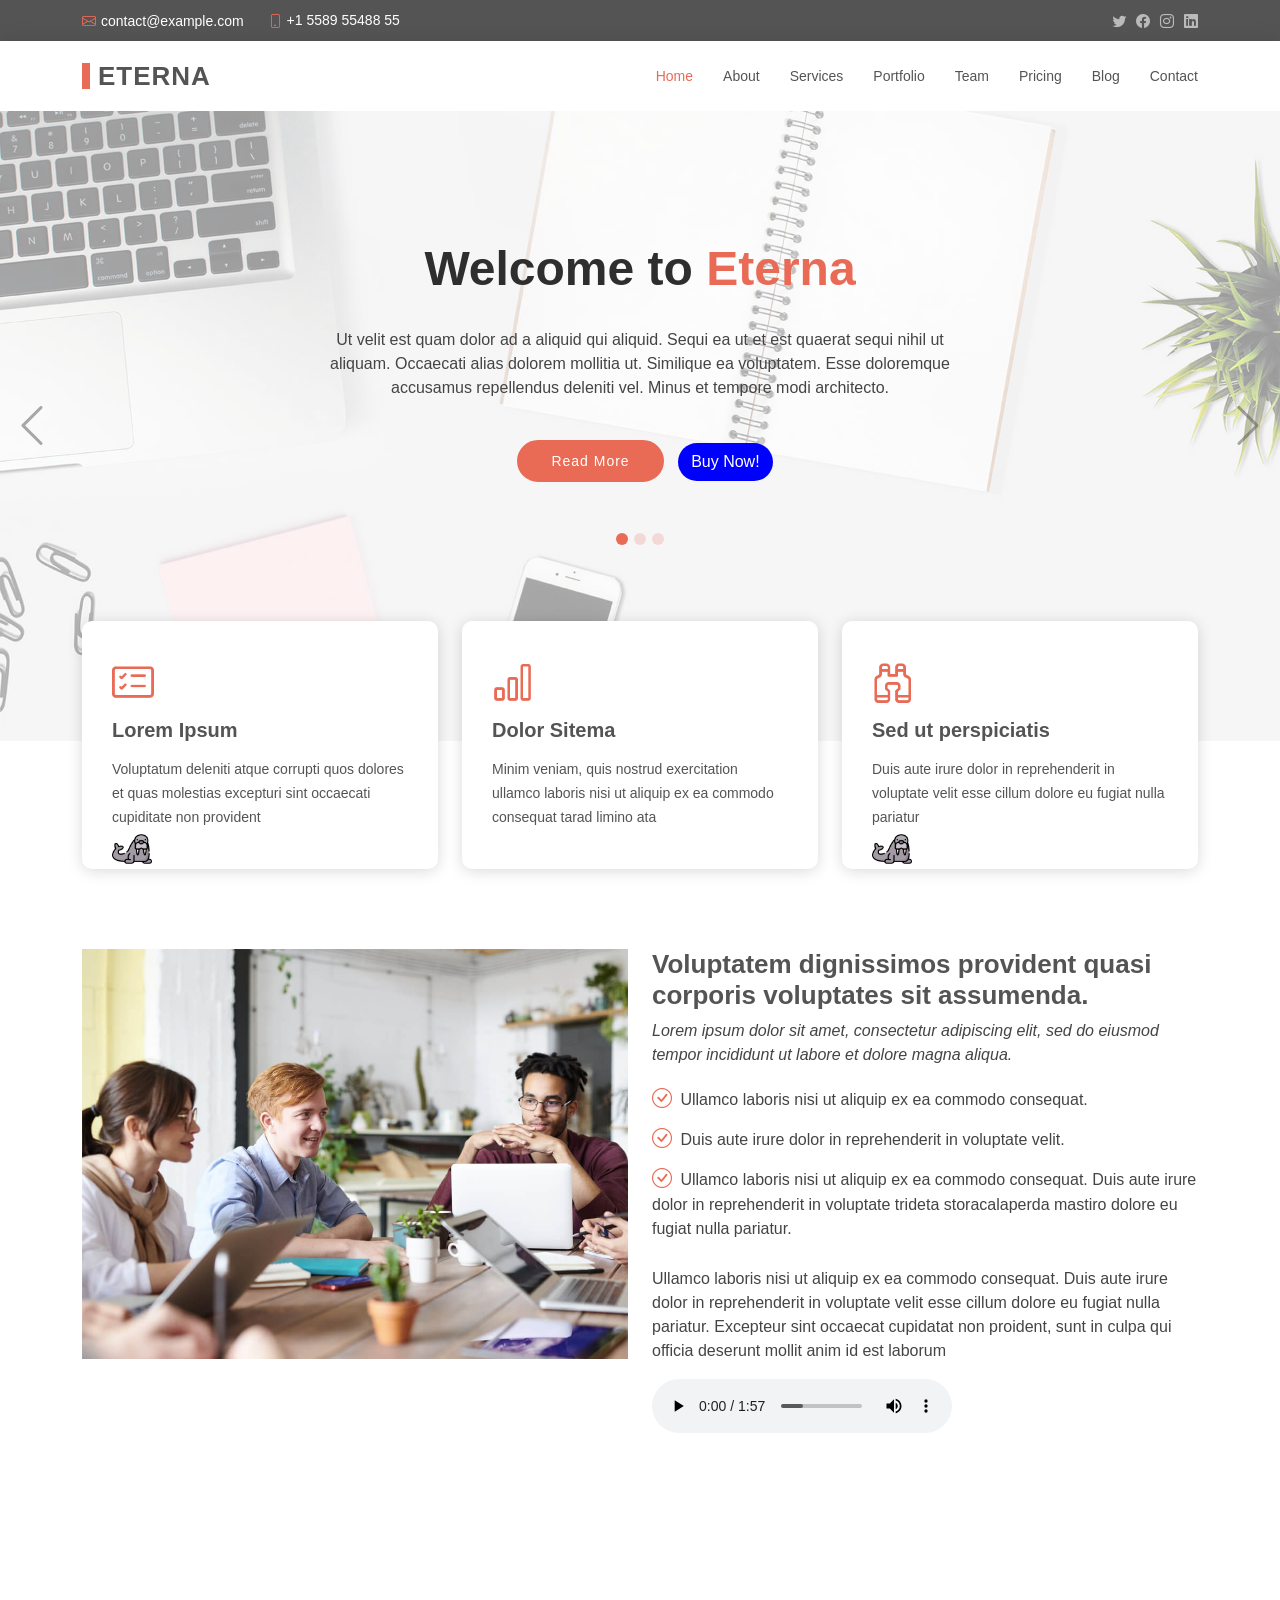
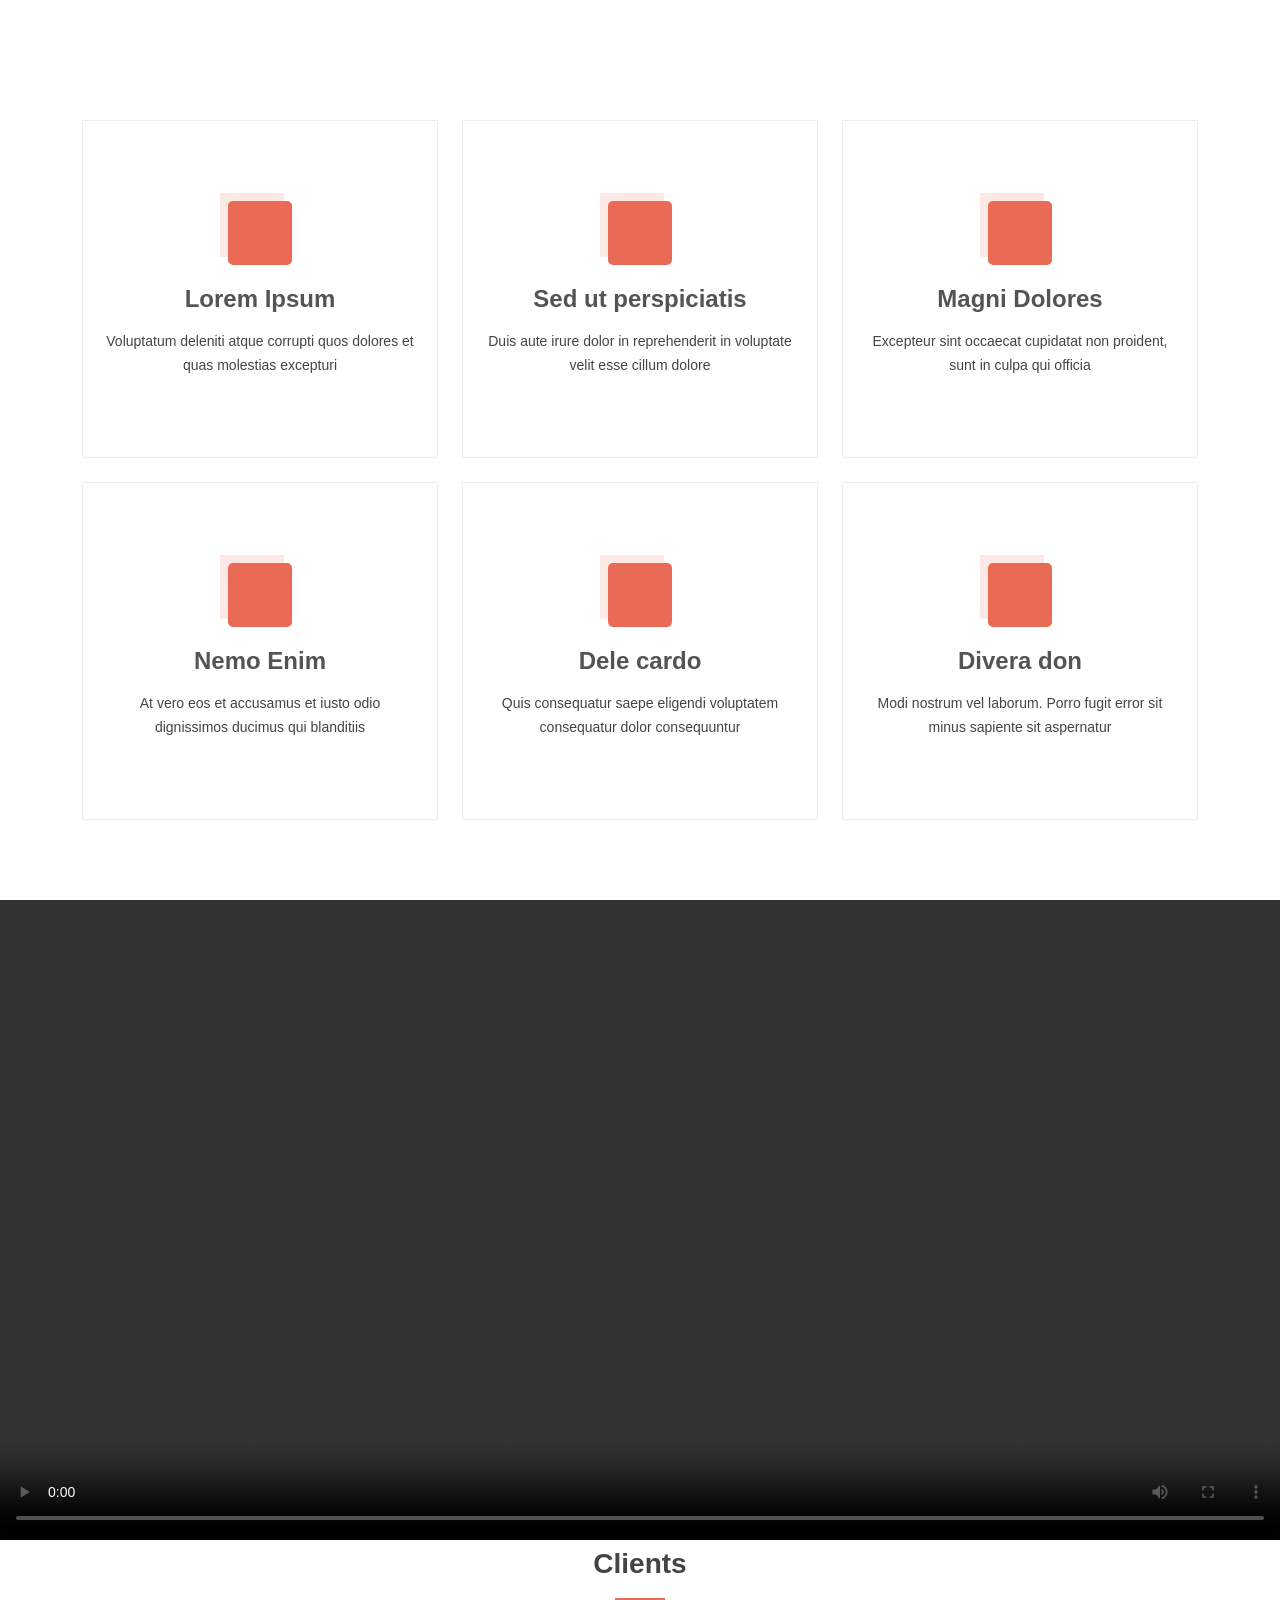
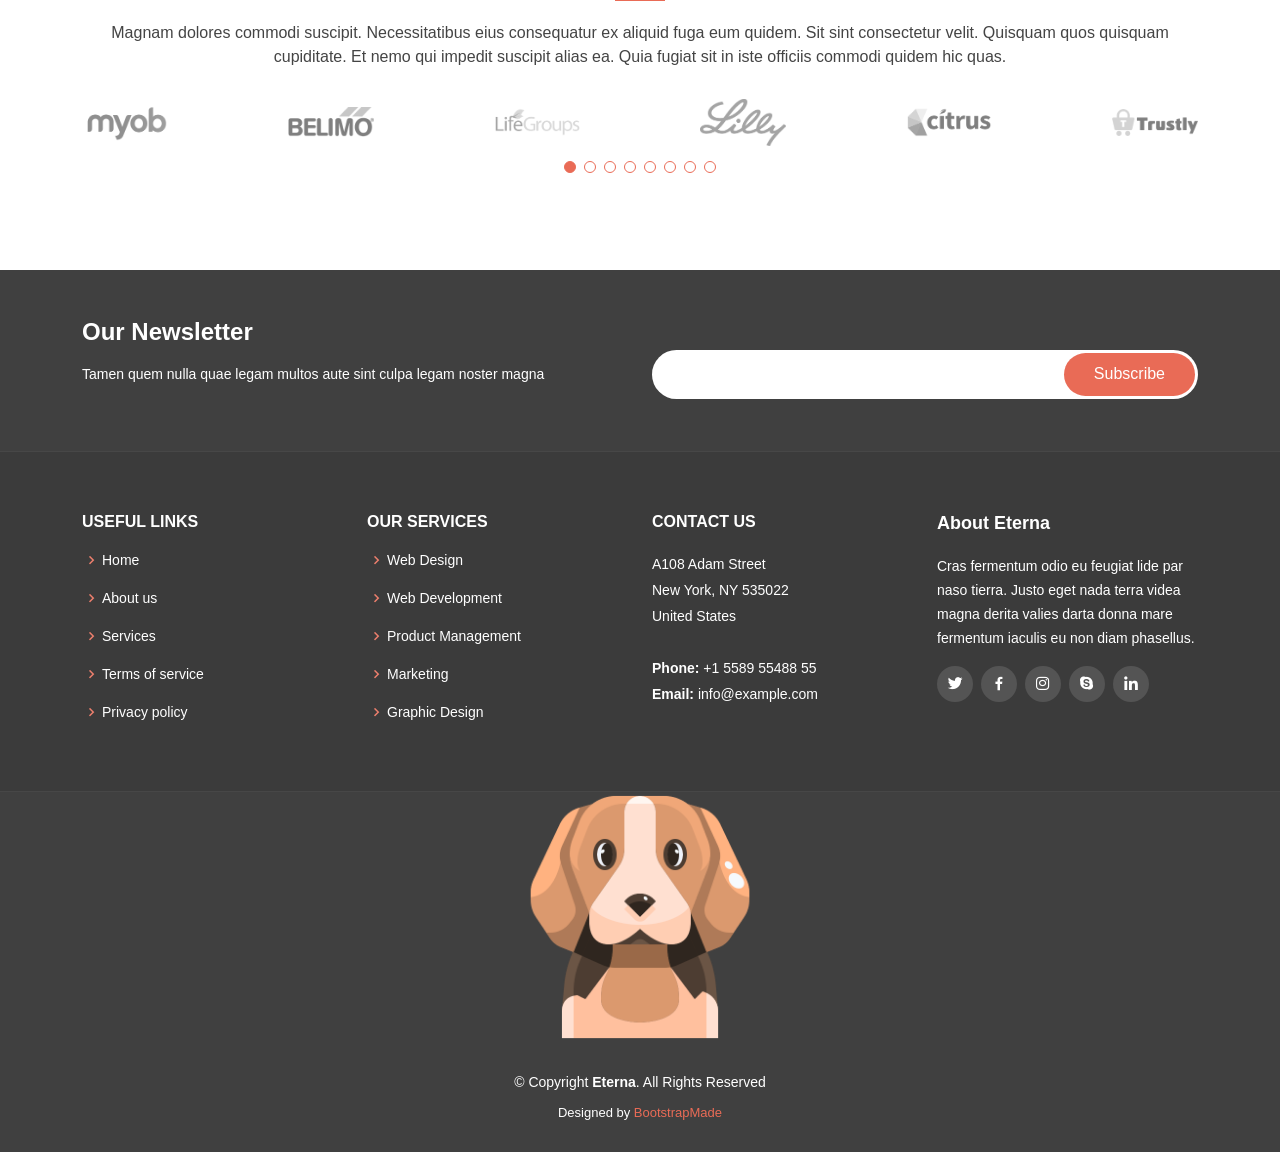
==== commit 8649a841: "modificando algunos detalles para el responsive" ====
--- a/index.html
+++ b/index.html
@@ -120,6 +120,7 @@
                     tempore modi architecto.
                   </p>
                   <a href="" class="btn-get-started animate__animated animate__fadeInUp">Read More</a>
+                  <a href="" class="btn">Buy Now!</a>
                 </div>
               </div>
             </div>
@@ -139,6 +140,7 @@
                     tempore modi architecto.
                   </p>
                   <a href="" class="btn-get-started animate__animated animate__fadeInUp">Read More</a>
+                  <a href="" class="btn">Buy Now!</a>
                 </div>
               </div>
             </div>
@@ -169,8 +171,11 @@
                   Voluptatum deleniti atque corrupti quos dolores et quas
                   molestias excepturi sint occaecati cupiditate non provident
                 </p>
-              </div>
-              <img src="./assets/img/transformaciones/morsa.png" class="morsa-giratoria" />
+                <div class="posicion">
+                  <img src="./assets/img/transformaciones/morsa.png" class="morsa-giratoria" />
+                </div>
+              </div>
+              
             </div>
             <div class="col-lg-4 mt-4 mt-lg-0">
               <div class="icon-box">
@@ -190,8 +195,11 @@
                   Duis aute irure dolor in reprehenderit in voluptate velit esse
                   cillum dolore eu fugiat nulla pariatur
                 </p>
-              </div>
-              <img src="./assets/img/transformaciones/morsa.png" class="morsa-encima" />
+                <div class="posicion">
+                  <img src="./assets/img/transformaciones/morsa.png" class="morsa-encima" />
+                </div>
+              </div>
+              
             </div>
           </div>
         </div>
@@ -478,7 +486,7 @@
         <source media="(min-width: 768px)" srcset="./assets/img/picture/perro3.png" />
         <source media="(min-width: 576px)" srcset="./assets/img/picture/perro2.png" />
 
-        <img src="./assets/img/picture/perro.png" />
+        <img src="./assets/img/picture/perro.png" class="img-fluid">
       </picture>
       <div class="container">
         <div class="copyright">
--- a/assets/css/style.css
+++ b/assets/css/style.css
@@ -31,6 +31,10 @@
 /*--------------------------------------------------------------
 # Estilo nuevo
 --------------------------------------------------------------*/
+.posicion{
+  position: relative;
+}
+
 .morsa-giratoria {
   width: 40px;
   top: 0;
@@ -84,6 +88,18 @@
   to{
     transform: translateX(700px) scaleX(-1);
   }
+}
+
+video{
+  height: auto;
+  width: 100%;
+}
+
+picture{
+  width: 250px;
+  display: block;
+  height: auto;
+  margin: 0 auto;
 }
 /*--------------------------------------------------------------
 # Back to top button
